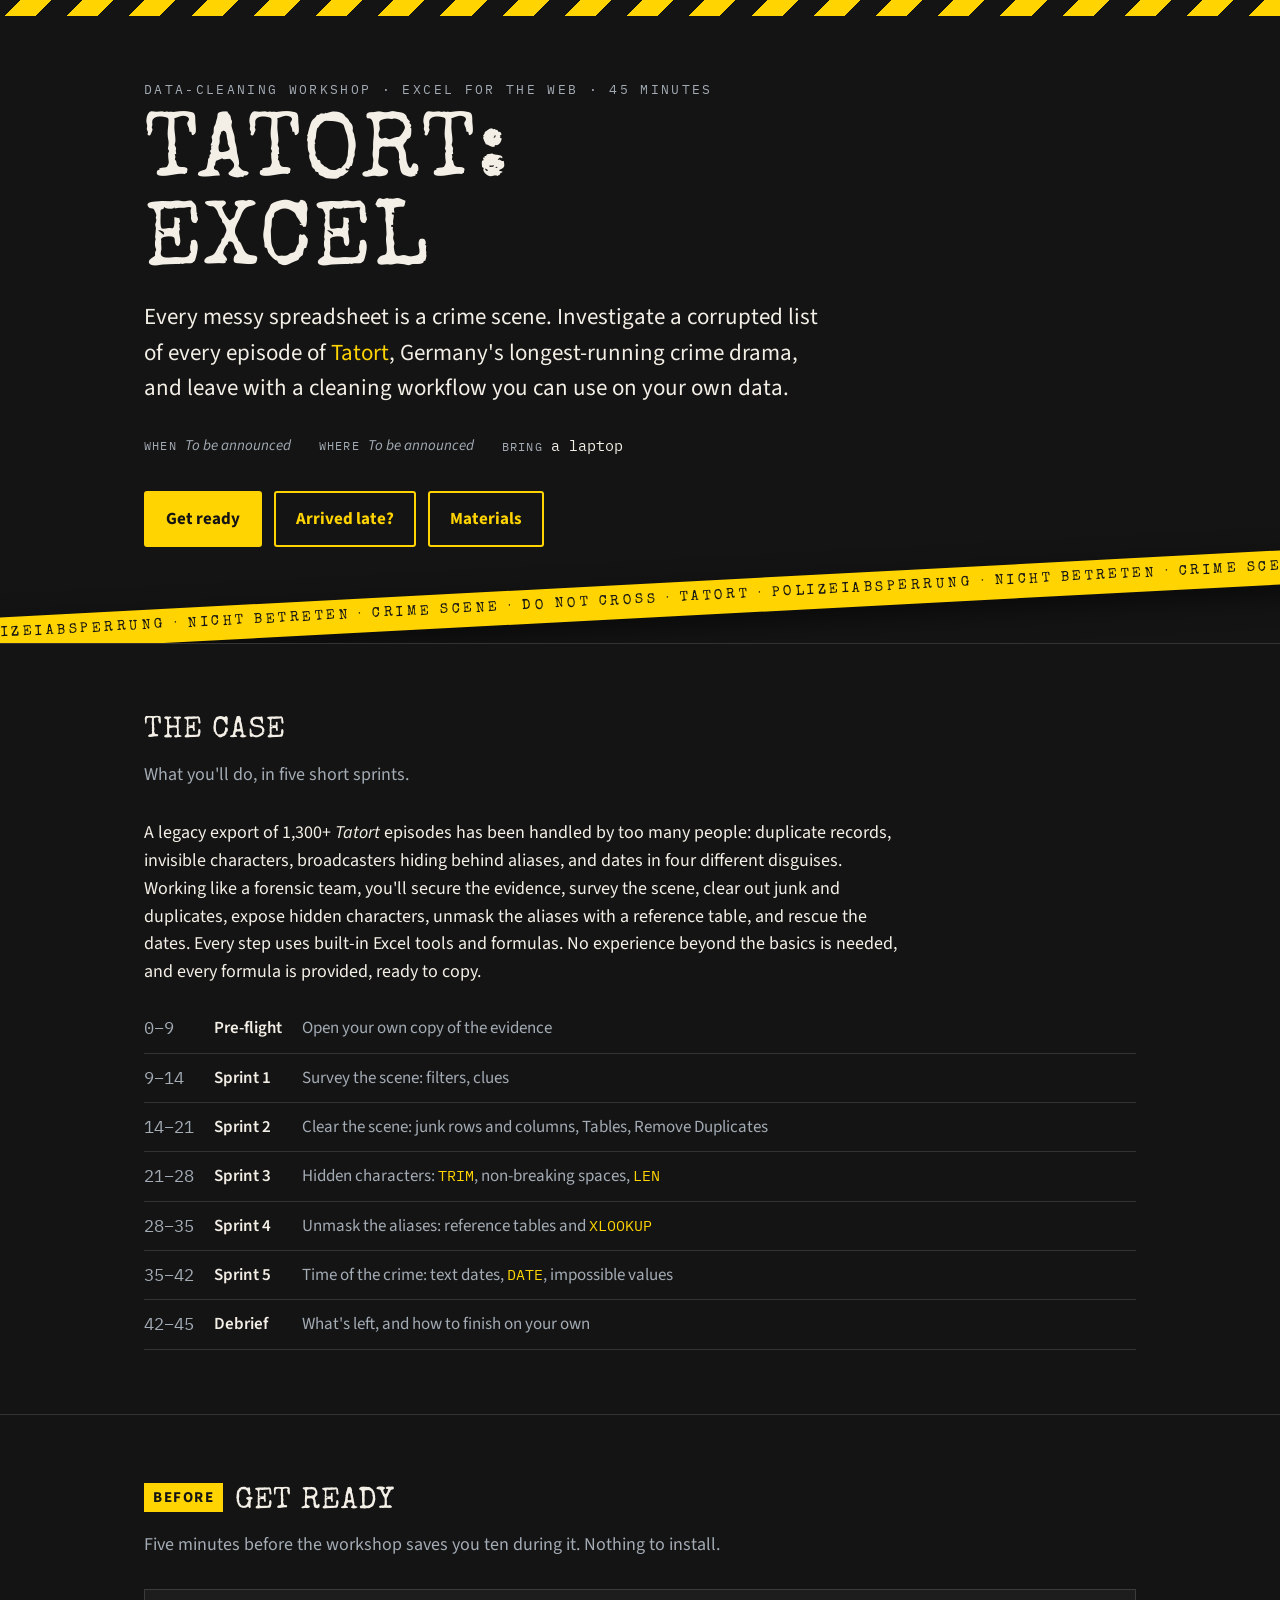
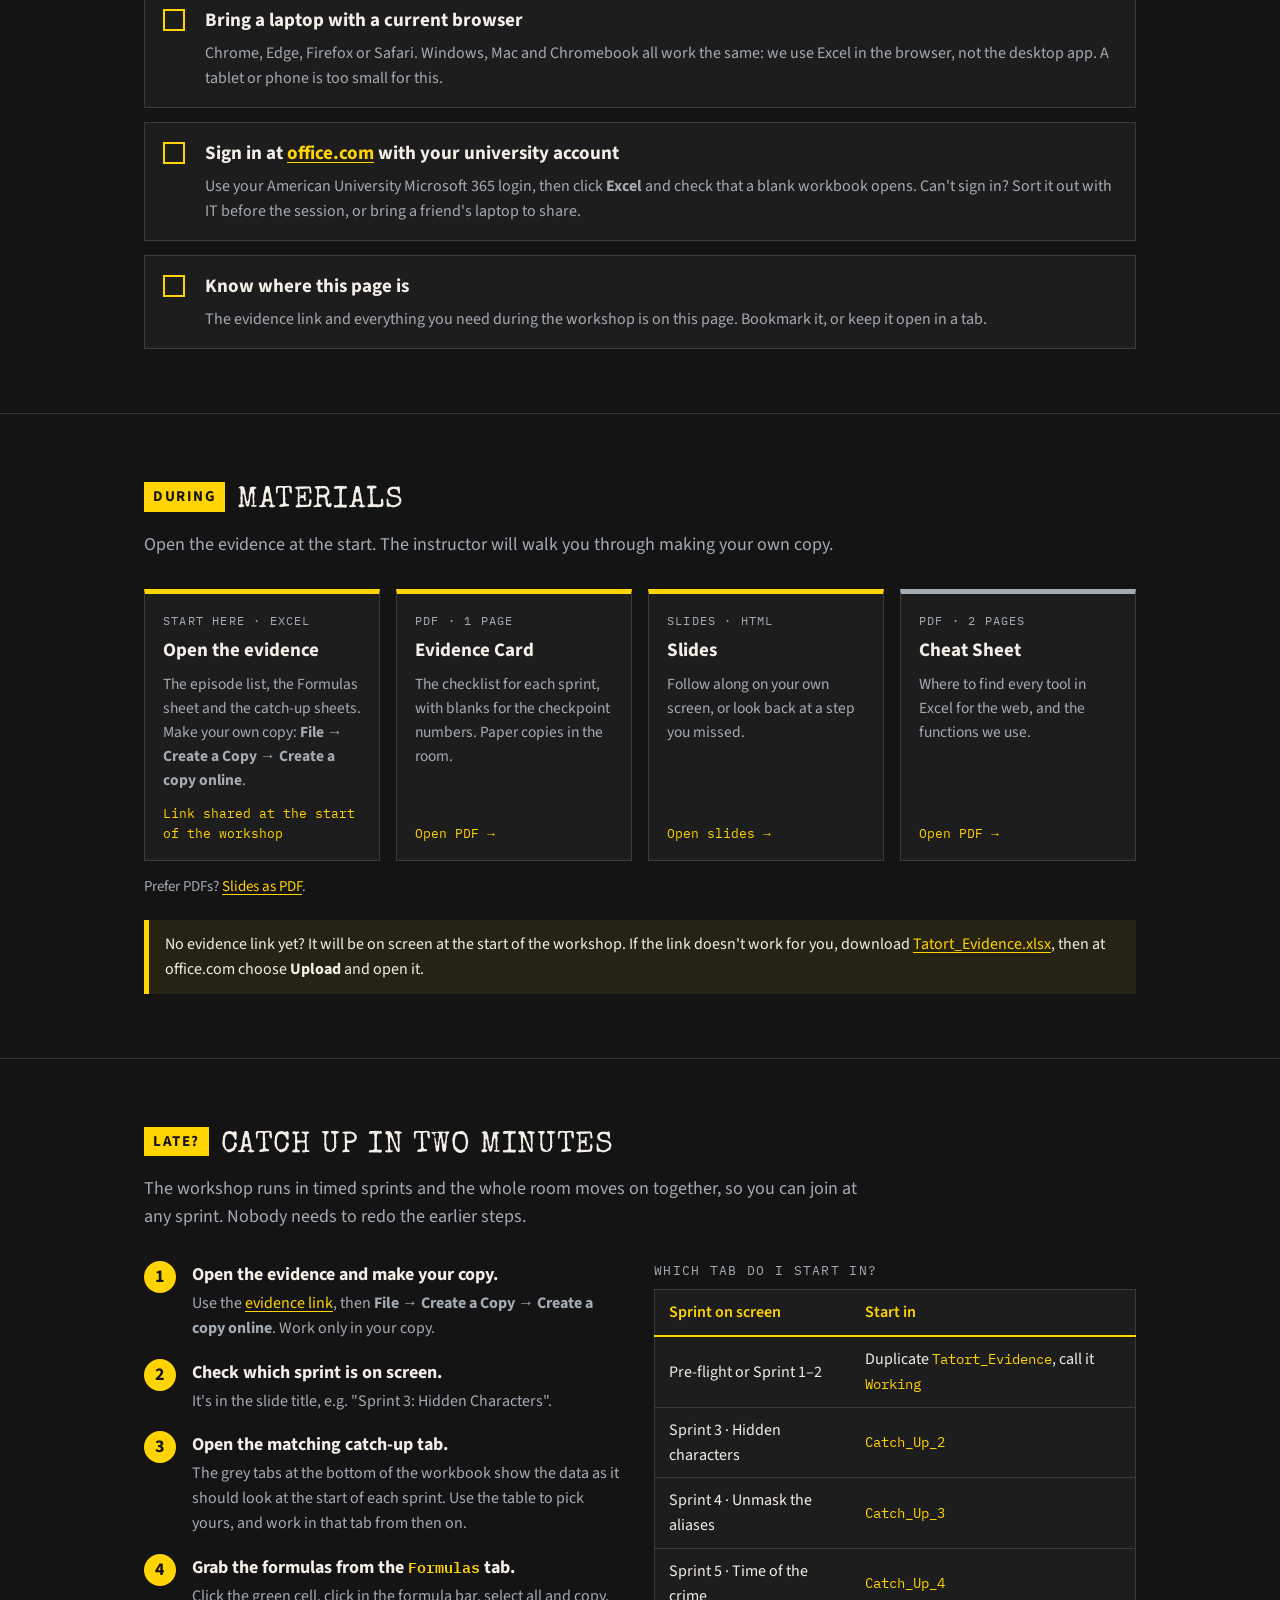
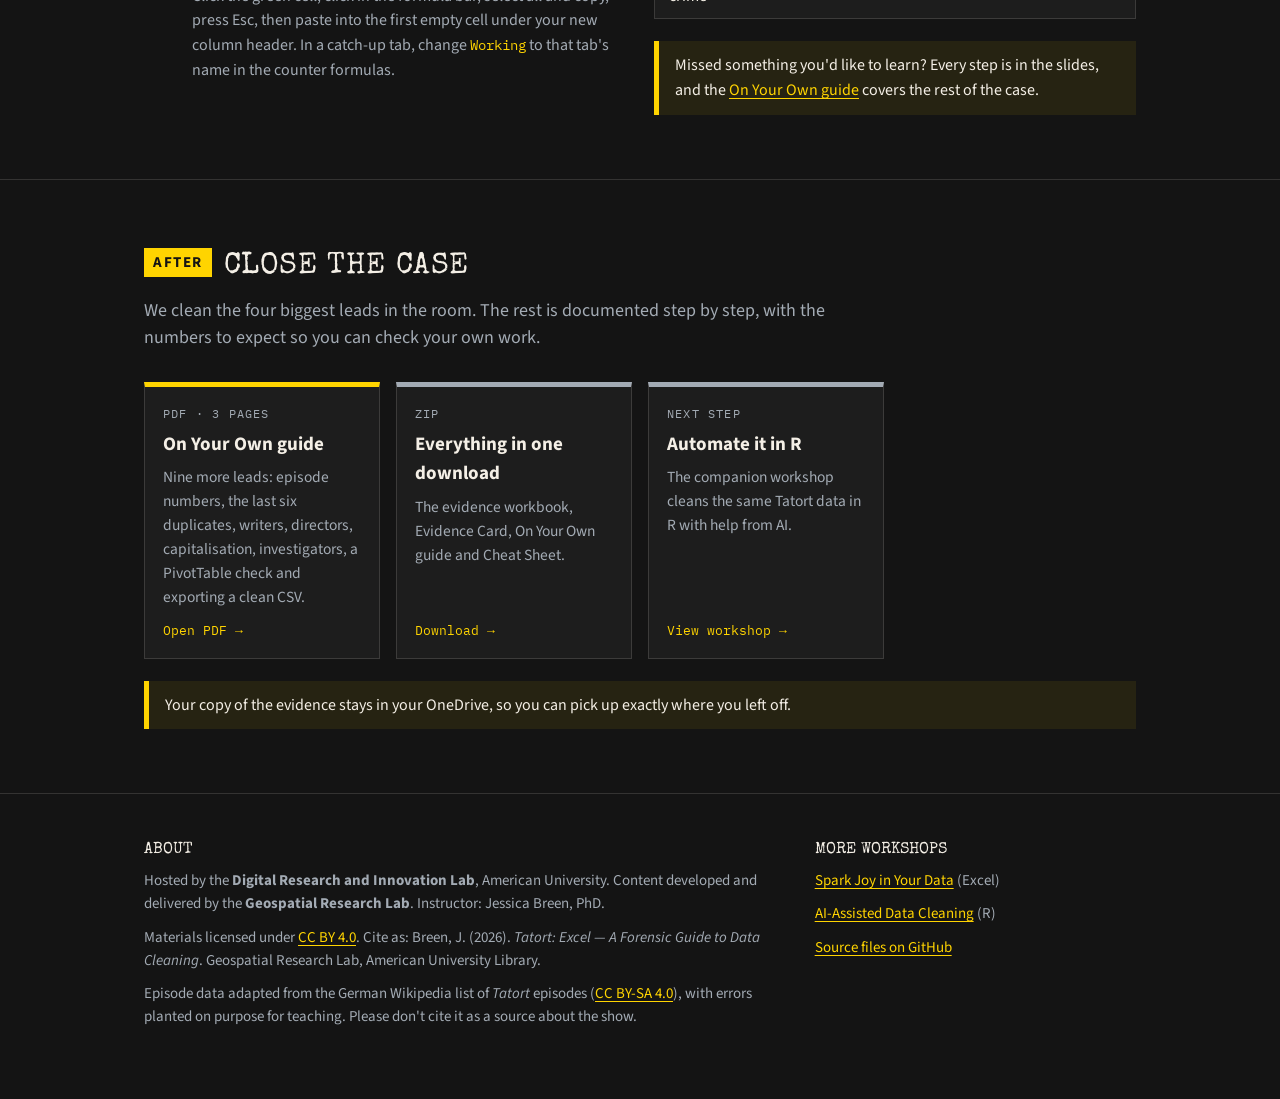
==== index.html @ 9970eb62 "Add workshop landing page (index.html) for GitHub Pages Co-Authored-By: Claude Opus 5.5 <noreply@ant" ====
<!doctype html>
<html lang="en">
<head>
<meta charset="utf-8">
<meta name="viewport" content="width=device-width, initial-scale=1">
<title>Tatort: Excel · Data Cleaning Workshop</title>
<meta name="description" content="A 45-minute hands-on data-cleaning workshop in Excel for the web: prep, materials, and how to catch up.">
<style>
/* ------------------------------------------------------------------
   EDIT THESE BEFORE EACH SESSION: see the WORKSHOP block in the
   <script> at the bottom of this file (date, time, room, evidence link).
   ------------------------------------------------------------------ */
@font-face { font-family: "Special Elite"; font-display: swap; src: url("source/theme/fonts/special-elite-latin-400-normal.woff2") format("woff2"); }
@font-face { font-family: "Source Sans 3"; font-weight: 400; font-display: swap; src: url("source/theme/fonts/source-sans-3-latin-400-normal.woff2") format("woff2"); }
@font-face { font-family: "Source Sans 3"; font-weight: 400; font-style: italic; font-display: swap; src: url("source/theme/fonts/source-sans-3-latin-400-italic.woff2") format("woff2"); }
@font-face { font-family: "Source Sans 3"; font-weight: 600; font-display: swap; src: url("source/theme/fonts/source-sans-3-latin-600-normal.woff2") format("woff2"); }
@font-face { font-family: "Source Sans 3"; font-weight: 700; font-display: swap; src: url("source/theme/fonts/source-sans-3-latin-700-normal.woff2") format("woff2"); }
@font-face { font-family: "IBM Plex Mono"; font-weight: 400; font-display: swap; src: url("source/theme/fonts/ibm-plex-mono-latin-400-normal.woff2") format("woff2"); }
@font-face { font-family: "IBM Plex Mono"; font-weight: 600; font-display: swap; src: url("source/theme/fonts/ibm-plex-mono-latin-600-normal.woff2") format("woff2"); }

:root {
  --ink: #141414; --ink-2: #1D1D1D; --ink-3: #262626;
  --paper: #F4EFE6; --tape: #FFD400; --blood: #E0453A; --steel: #A3ABB4; --rule: rgba(244,239,230,.14);
  --mono: "IBM Plex Mono", Menlo, Consolas, monospace;
  --type: "Special Elite", "Courier New", monospace;
  --sans: "Source Sans 3", "Helvetica Neue", Arial, sans-serif;
}
* { box-sizing: border-box; }
html { scroll-behavior: smooth; }
body { margin: 0; background: var(--ink); color: var(--paper); font-family: var(--sans); font-size: 18px; line-height: 1.55; }
a { color: var(--tape); text-underline-offset: 3px; }
a:focus-visible, button:focus-visible { outline: 3px solid var(--tape); outline-offset: 3px; }
code { font-family: var(--mono); font-size: .86em; color: var(--tape); }
.wrap { max-width: 1040px; margin: 0 auto; padding: 0 24px; }

/* tape */
.tape { height: 16px; background: repeating-linear-gradient(-45deg, var(--tape) 0 22px, var(--ink) 22px 44px); }

/* hero */
header.hero { position: relative; overflow: hidden; padding: 64px 0 96px; border-bottom: 1px solid var(--rule); }
.kicker { font-family: var(--mono); font-size: 13px; letter-spacing: .18em; text-transform: uppercase; color: var(--steel); }
h1 { font-family: var(--type); font-weight: 400; text-transform: uppercase; font-size: clamp(44px, 8vw, 92px); line-height: .95; margin: 14px 0 10px; letter-spacing: .01em; }
.lede { font-size: clamp(19px, 2.3vw, 23px); max-width: 680px; color: var(--paper); margin: 0 0 28px; }
.lede em { color: var(--tape); font-style: normal; }
.facts { display: flex; flex-wrap: wrap; gap: 10px 28px; margin: 0 0 34px; padding: 0; list-style: none; font-family: var(--mono); font-size: 15px; }
.facts li { display: flex; gap: 8px; align-items: baseline; }
.facts .k { color: var(--steel); text-transform: uppercase; letter-spacing: .1em; font-size: 12px; }
.facts .tbd { color: var(--steel); font-style: italic; font-family: var(--sans); }
.cta { display: flex; flex-wrap: wrap; gap: 12px; }
.btn { display: inline-flex; align-items: center; gap: 10px; padding: 13px 20px; font-weight: 700; font-size: 17px; text-decoration: none; border: 2px solid var(--tape); border-radius: 3px; }
.btn.primary { background: var(--tape); color: var(--ink); }
.btn.ghost { color: var(--tape); }
.btn:hover { filter: brightness(1.08); }
.band { position: absolute; left: -10%; width: 120%; bottom: 26px; transform: rotate(-3deg); background: var(--tape); color: var(--ink);
  font-family: var(--type); font-size: 14px; letter-spacing: .25em; white-space: nowrap; overflow: hidden; padding: 6px 0; text-align: center;
  box-shadow: 0 10px 28px rgba(0,0,0,.55); pointer-events: none; }

/* sections */
section { padding: 64px 0; border-bottom: 1px solid var(--rule); }
h2 { font-family: var(--type); font-weight: 400; text-transform: uppercase; font-size: 30px; margin: 0 0 6px; letter-spacing: .02em; }
h2 .no { display: inline-block; background: var(--tape); color: var(--ink); font-family: var(--sans); font-weight: 700; font-size: 15px; letter-spacing: .1em; padding: 3px 9px; margin-right: 12px; vertical-align: 6px; }
.sub { color: var(--steel); margin: 0 0 30px; max-width: 720px; }
h3 { font-size: 19px; margin: 0 0 6px; }

/* prep checklist */
.checks { list-style: none; padding: 0; margin: 0; display: grid; gap: 14px; }
.checks li { display: grid; grid-template-columns: 30px 1fr; gap: 12px; background: var(--ink-2); border: 1px solid var(--rule); padding: 16px 18px; }
.checks .bx { width: 22px; height: 22px; border: 2px solid var(--tape); margin-top: 3px; }
.checks p { margin: 2px 0 0; color: var(--steel); font-size: 16px; }

/* document cards */
.cards { display: grid; grid-template-columns: repeat(auto-fill, minmax(230px, 1fr)); gap: 16px; }
.card { display: flex; flex-direction: column; gap: 6px; background: var(--ink-2); border: 1px solid var(--rule); border-top: 5px solid var(--tape); padding: 18px 18px 16px; text-decoration: none; color: var(--paper); transition: transform .12s, background .12s; }
.card:hover { transform: translateY(-2px); background: var(--ink-3); }
.card .tag { font-family: var(--mono); font-size: 12px; color: var(--steel); text-transform: uppercase; letter-spacing: .1em; }
.card .t { font-weight: 700; font-size: 19px; }
.card .d { color: var(--steel); font-size: 15.5px; flex: 1; }
.card .go { font-family: var(--mono); font-size: 13px; color: var(--tape); margin-top: 6px; }
.card.alt { border-top-color: var(--steel); }
.small-links { color: var(--steel); font-size: 15px; margin: 14px 0 0; }

/* agenda */
.agenda { width: 100%; border-collapse: collapse; font-size: 17px; }
.agenda td { padding: 11px 10px; border-bottom: 1px solid var(--rule); vertical-align: top; }
.agenda td:first-child { font-family: var(--mono); color: var(--steel); white-space: nowrap; width: 1%; padding-left: 0; }
.agenda td:nth-child(2) { font-weight: 600; white-space: nowrap; width: 1%; }
.agenda td:last-child { color: var(--steel); }

/* late */
.late { display: grid; grid-template-columns: 1fr 1fr; gap: 28px; align-items: start; }
.steps { counter-reset: s; list-style: none; padding: 0; margin: 0; }
.steps li { counter-increment: s; position: relative; padding: 0 0 18px 48px; }
.steps li::before { content: counter(s); position: absolute; left: 0; top: 0; width: 32px; height: 32px; line-height: 32px; text-align: center; border-radius: 50%; background: var(--tape); color: var(--ink); font-weight: 700; }
.steps p { margin: 2px 0 0; color: var(--steel); font-size: 16px; }
.jump { width: 100%; border-collapse: collapse; background: var(--ink-2); border: 1px solid var(--rule); }
.jump caption { text-align: left; font-family: var(--mono); font-size: 13px; color: var(--steel); text-transform: uppercase; letter-spacing: .1em; padding-bottom: 8px; }
.jump th, .jump td { padding: 10px 14px; text-align: left; border-bottom: 1px solid var(--rule); font-size: 16px; }
.jump th { color: var(--tape); font-weight: 600; border-bottom: 2px solid var(--tape); }
.note { background: rgba(255,212,0,.08); border-left: 5px solid var(--tape); padding: 12px 16px; margin: 22px 0 0; font-size: 16px; }
.warn { background: rgba(224,69,58,.12); border-left: 5px solid var(--blood); }

/* footer */
footer { padding: 44px 0 60px; color: var(--steel); font-size: 15px; }
footer .cols { display: grid; grid-template-columns: 2fr 1fr; gap: 28px; }
footer h3 { color: var(--paper); font-family: var(--type); font-weight: 400; text-transform: uppercase; font-size: 16px; }
footer p { margin: 0 0 10px; }

@media (max-width: 760px) {
  body { font-size: 17px; }
  header.hero { padding: 44px 0 86px; }
  section { padding: 48px 0; }
  .late, footer .cols { grid-template-columns: 1fr; }
  .agenda td:last-child { display: none; }
  .wrap { padding: 0 16px; }
}
@media (prefers-reduced-motion: reduce) { html { scroll-behavior: auto; } .card { transition: none; } }
</style>
</head>
<body>
<div class="tape" aria-hidden="true"></div>

<header class="hero">
  <div class="wrap">
    <div class="kicker">Data-cleaning workshop · Excel for the web · 45 minutes</div>
    <h1>Tatort:<br>Excel</h1>
    <p class="lede">Every messy spreadsheet is a crime scene. Investigate a corrupted list of every episode of <em>Tatort</em>, Germany's longest-running crime drama, and leave with a cleaning workflow you can use on your own data.</p>
    <ul class="facts">
      <li><span class="k">When</span> <span id="f-when"></span></li>
      <li><span class="k">Where</span> <span id="f-where"></span></li>
      <li><span class="k">Bring</span> a laptop</li>
    </ul>
    <div class="cta">
      <a class="btn primary" href="#prep">Get ready</a>
      <a class="btn ghost" href="#late">Arrived late?</a>
      <a class="btn ghost" href="#materials">Materials</a>
    </div>
  </div>
  <div class="band" aria-hidden="true">TATORT · POLIZEIABSPERRUNG · NICHT BETRETEN · CRIME SCENE · DO NOT CROSS · TATORT · POLIZEIABSPERRUNG · NICHT BETRETEN · CRIME SCENE · DO NOT CROSS</div>
</header>

<main>
<section id="about">
  <div class="wrap">
    <h2>The case</h2>
    <p class="sub">What you'll do, in five short sprints.</p>
    <p style="max-width:760px">A legacy export of 1,300+ <em>Tatort</em> episodes has been handled by too many people: duplicate records, invisible characters, broadcasters hiding behind aliases, and dates in four different disguises. Working like a forensic team, you'll secure the evidence, survey the scene, clear out junk and duplicates, expose hidden characters, unmask the aliases with a reference table, and rescue the dates. Every step uses built-in Excel tools and formulas. No experience beyond the basics is needed, and every formula is provided, ready to copy.</p>
    <table class="agenda" aria-label="Workshop outline">
      <tr><td>0–9</td><td>Pre-flight</td><td>Open your own copy of the evidence</td></tr>
      <tr><td>9–14</td><td>Sprint 1</td><td>Survey the scene: filters, clues</td></tr>
      <tr><td>14–21</td><td>Sprint 2</td><td>Clear the scene: junk rows and columns, Tables, Remove Duplicates</td></tr>
      <tr><td>21–28</td><td>Sprint 3</td><td>Hidden characters: <code>TRIM</code>, non-breaking spaces, <code>LEN</code></td></tr>
      <tr><td>28–35</td><td>Sprint 4</td><td>Unmask the aliases: reference tables and <code>XLOOKUP</code></td></tr>
      <tr><td>35–42</td><td>Sprint 5</td><td>Time of the crime: text dates, <code>DATE</code>, impossible values</td></tr>
      <tr><td>42–45</td><td>Debrief</td><td>What's left, and how to finish on your own</td></tr>
    </table>
  </div>
</section>

<section id="prep">
  <div class="wrap">
    <h2><span class="no">Before</span>Get ready</h2>
    <p class="sub">Five minutes before the workshop saves you ten during it. Nothing to install.</p>
    <ul class="checks">
      <li><span class="bx" aria-hidden="true"></span><div><h3>Bring a laptop with a current browser</h3><p>Chrome, Edge, Firefox or Safari. Windows, Mac and Chromebook all work the same: we use Excel in the browser, not the desktop app. A tablet or phone is too small for this.</p></div></li>
      <li><span class="bx" aria-hidden="true"></span><div><h3>Sign in at <a href="https://www.office.com" target="_blank" rel="noopener">office.com</a> with your university account</h3><p>Use your American University Microsoft 365 login, then click <strong>Excel</strong> and check that a blank workbook opens. Can't sign in? Sort it out with IT before the session, or bring a friend's laptop to share.</p></div></li>
      <li><span class="bx" aria-hidden="true"></span><div><h3>Know where this page is</h3><p>The evidence link and everything you need during the workshop is on this page. Bookmark it, or keep it open in a tab.</p></div></li>
    </ul>
  </div>
</section>

<section id="materials">
  <div class="wrap">
    <h2><span class="no">During</span>Materials</h2>
    <p class="sub">Open the evidence at the start. The instructor will walk you through making your own copy.</p>
    <div class="cards">
      <a class="card" id="evidence-card" href="#evidence">
        <span class="tag">Start here · Excel</span>
        <span class="t">Open the evidence</span>
        <span class="d" id="evidence-desc">The episode list, the Formulas sheet and the catch-up sheets. Make your own copy: <strong>File → Create a Copy → Create a copy online</strong>.</span>
        <span class="go" id="evidence-go">Open in Excel for the web →</span>
      </a>
      <a class="card" href="documents/Evidence_Card.pdf">
        <span class="tag">PDF · 1 page</span>
        <span class="t">Evidence Card</span>
        <span class="d">The checklist for each sprint, with blanks for the checkpoint numbers. Paper copies in the room.</span>
        <span class="go">Open PDF →</span>
      </a>
      <a class="card" href="documents/Slides.html">
        <span class="tag">Slides · HTML</span>
        <span class="t">Slides</span>
        <span class="d">Follow along on your own screen, or look back at a step you missed.</span>
        <span class="go">Open slides →</span>
      </a>
      <a class="card alt" href="documents/Cheatsheet.pdf">
        <span class="tag">PDF · 2 pages</span>
        <span class="t">Cheat Sheet</span>
        <span class="d">Where to find every tool in Excel for the web, and the functions we use.</span>
        <span class="go">Open PDF →</span>
      </a>
    </div>
    <p class="small-links">Prefer PDFs? <a href="documents/Slides.pdf">Slides as PDF</a>.</p>
    <p class="note" id="evidence-fallback">No evidence link yet? It will be on screen at the start of the workshop. If the link doesn't work for you, download <a href="documents/workshop_materials/Tatort_Evidence.xlsx">Tatort_Evidence.xlsx</a>, then at office.com choose <strong>Upload</strong> and open it.</p>
  </div>
</section>

<section id="late">
  <div class="wrap">
    <h2><span class="no">Late?</span>Catch up in two minutes</h2>
    <p class="sub">The workshop runs in timed sprints and the whole room moves on together, so you can join at any sprint. Nobody needs to redo the earlier steps.</p>
    <div class="late">
      <ol class="steps">
        <li><strong>Open the evidence and make your copy.</strong><p>Use the <a href="#materials">evidence link</a>, then <strong>File → Create a Copy → Create a copy online</strong>. Work only in your copy.</p></li>
        <li><strong>Check which sprint is on screen.</strong><p>It's in the slide title, e.g. "Sprint 3: Hidden Characters".</p></li>
        <li><strong>Open the matching catch-up tab.</strong><p>The grey tabs at the bottom of the workbook show the data as it should look at the start of each sprint. Use the table to pick yours, and work in that tab from then on.</p></li>
        <li><strong>Grab the formulas from the <code>Formulas</code> tab.</strong><p>Click the green cell, click in the formula bar, select all and copy, press Esc, then paste into the first empty cell under your new column header. In a catch-up tab, change <code>Working</code> to that tab's name in the counter formulas.</p></li>
      </ol>
      <div>
        <table class="jump">
          <caption>Which tab do I start in?</caption>
          <tr><th>Sprint on screen</th><th>Start in</th></tr>
          <tr><td>Pre-flight or Sprint 1–2</td><td>Duplicate <code>Tatort_Evidence</code>, call it <code>Working</code></td></tr>
          <tr><td>Sprint 3 · Hidden characters</td><td><code>Catch_Up_2</code></td></tr>
          <tr><td>Sprint 4 · Unmask the aliases</td><td><code>Catch_Up_3</code></td></tr>
          <tr><td>Sprint 5 · Time of the crime</td><td><code>Catch_Up_4</code></td></tr>
        </table>
        <p class="note">Missed something you'd like to learn? Every step is in the slides, and the <a href="documents/On_Your_Own.pdf">On Your Own guide</a> covers the rest of the case.</p>
      </div>
    </div>
  </div>
</section>

<section id="after">
  <div class="wrap">
    <h2><span class="no">After</span>Close the case</h2>
    <p class="sub">We clean the four biggest leads in the room. The rest is documented step by step, with the numbers to expect so you can check your own work.</p>
    <div class="cards">
      <a class="card" href="documents/On_Your_Own.pdf">
        <span class="tag">PDF · 3 pages</span>
        <span class="t">On Your Own guide</span>
        <span class="d">Nine more leads: episode numbers, the last six duplicates, writers, directors, capitalisation, investigators, a PivotTable check and exporting a clean CSV.</span>
        <span class="go">Open PDF →</span>
      </a>
      <a class="card alt" href="documents/workshop_materials.zip">
        <span class="tag">ZIP</span>
        <span class="t">Everything in one download</span>
        <span class="d">The evidence workbook, Evidence Card, On Your Own guide and Cheat Sheet.</span>
        <span class="go">Download →</span>
      </a>
      <a class="card alt" href="https://github.com/GeospatialResearchLab/workshop-data-cleaning-GenAI-R-2025">
        <span class="tag">Next step</span>
        <span class="t">Automate it in R</span>
        <span class="d">The companion workshop cleans the same Tatort data in R with help from AI.</span>
        <span class="go">View workshop →</span>
      </a>
    </div>
    <p class="note">Your copy of the evidence stays in your OneDrive, so you can pick up exactly where you left off.</p>
  </div>
</section>
</main>

<footer>
  <div class="wrap cols">
    <div>
      <h3>About</h3>
      <p>Hosted by the <strong>Digital Research and Innovation Lab</strong>, American University. Content developed and delivered by the <strong>Geospatial Research Lab</strong>. Instructor: Jessica Breen, PhD.</p>
      <p>Materials licensed under <a href="https://creativecommons.org/licenses/by/4.0/">CC BY 4.0</a>. Cite as: Breen, J. (2026). <em>Tatort: Excel — A Forensic Guide to Data Cleaning</em>. Geospatial Research Lab, American University Library.</p>
      <p>Episode data adapted from the German Wikipedia list of <em>Tatort</em> episodes (<a href="https://creativecommons.org/licenses/by-sa/4.0/">CC BY-SA 4.0</a>), with errors planted on purpose for teaching. Please don't cite it as a source about the show.</p>
    </div>
    <div>
      <h3>More workshops</h3>
      <p><a href="https://github.com/GeospatialResearchLab/workshop-data-cleaning-excel-2025">Spark Joy in Your Data</a> (Excel)</p>
      <p><a href="https://github.com/GeospatialResearchLab/workshop-data-cleaning-GenAI-R-2025">AI-Assisted Data Cleaning</a> (R)</p>
      <p><a href="https://github.com/GeospatialResearchLab/workshop-data-cleaning-excel-tatort-2026-sprints">Source files on GitHub</a></p>
    </div>
  </div>
</footer>

<script>
/* ==================================================================
   EDIT BEFORE EACH SESSION
   when / where: shown at the top of the page
   evidenceLink: the view-only OneDrive sharing link to Tatort_Evidence.xlsx
   Leave a value as "" to show a "to be announced" message instead.
   ================================================================== */
var WORKSHOP = {
  when: "",          // e.g. "Thursday 29 October 2026 · 12:00–12:45"
  where: "",         // e.g. "Bender Library, Room 115"
  evidenceLink: ""   // e.g. "https://americanuniversity-my.sharepoint.com/:x:/g/…"
};

(function () {
  function fill(id, val, fallback) {
    var el = document.getElementById(id);
    if (val) { el.textContent = val; } else { el.textContent = fallback; el.className = "tbd"; }
  }
  fill("f-when", WORKSHOP.when, "To be announced");
  fill("f-where", WORKSHOP.where, "To be announced");
  var card = document.getElementById("evidence-card");
  if (WORKSHOP.evidenceLink) {
    card.href = WORKSHOP.evidenceLink;
    card.target = "_blank"; card.rel = "noopener";
    document.getElementById("evidence-fallback").innerHTML =
      'If the link doesn\'t work for you, download <a href="documents/workshop_materials/Tatort_Evidence.xlsx">Tatort_Evidence.xlsx</a>, then at office.com choose <strong>Upload</strong> and open it.';
  } else {
    card.href = "#evidence-fallback";
    document.getElementById("evidence-go").textContent = "Link shared at the start of the workshop";
  }
})();
</script>
</body>
</html>
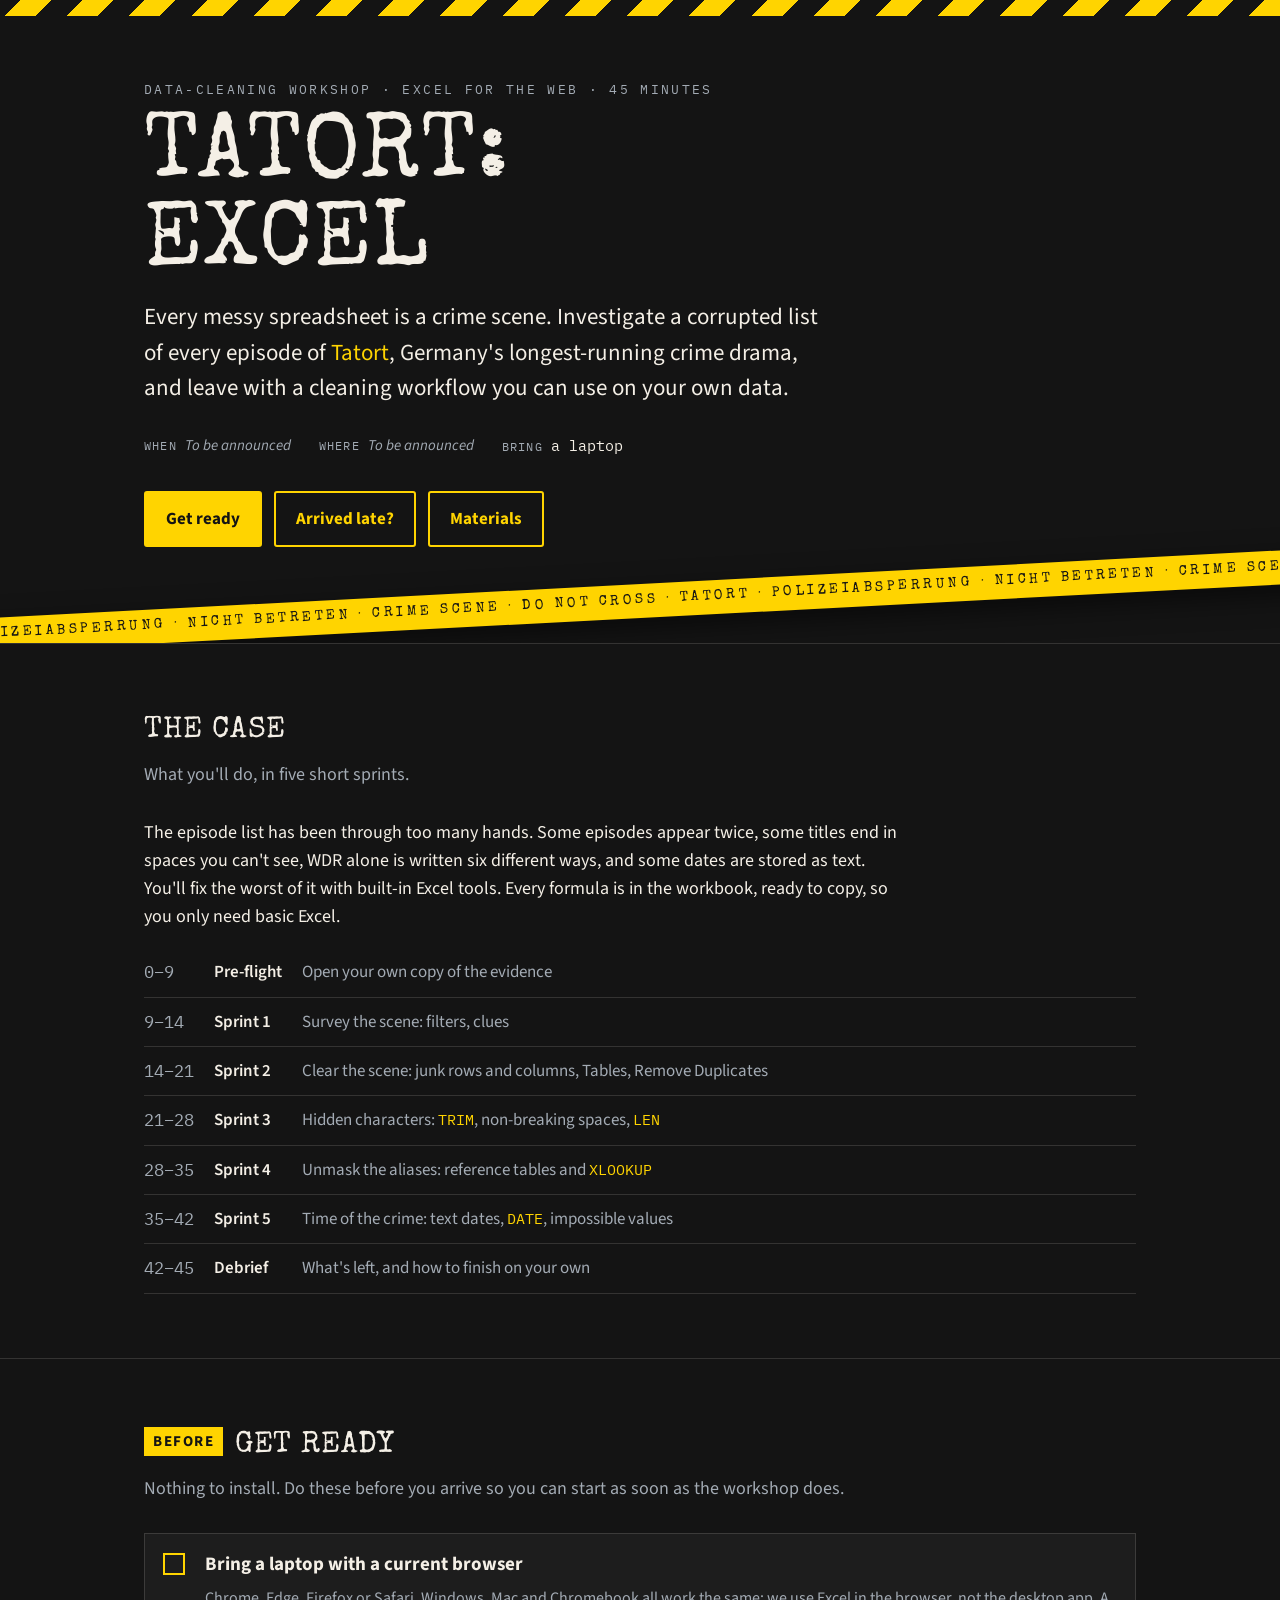
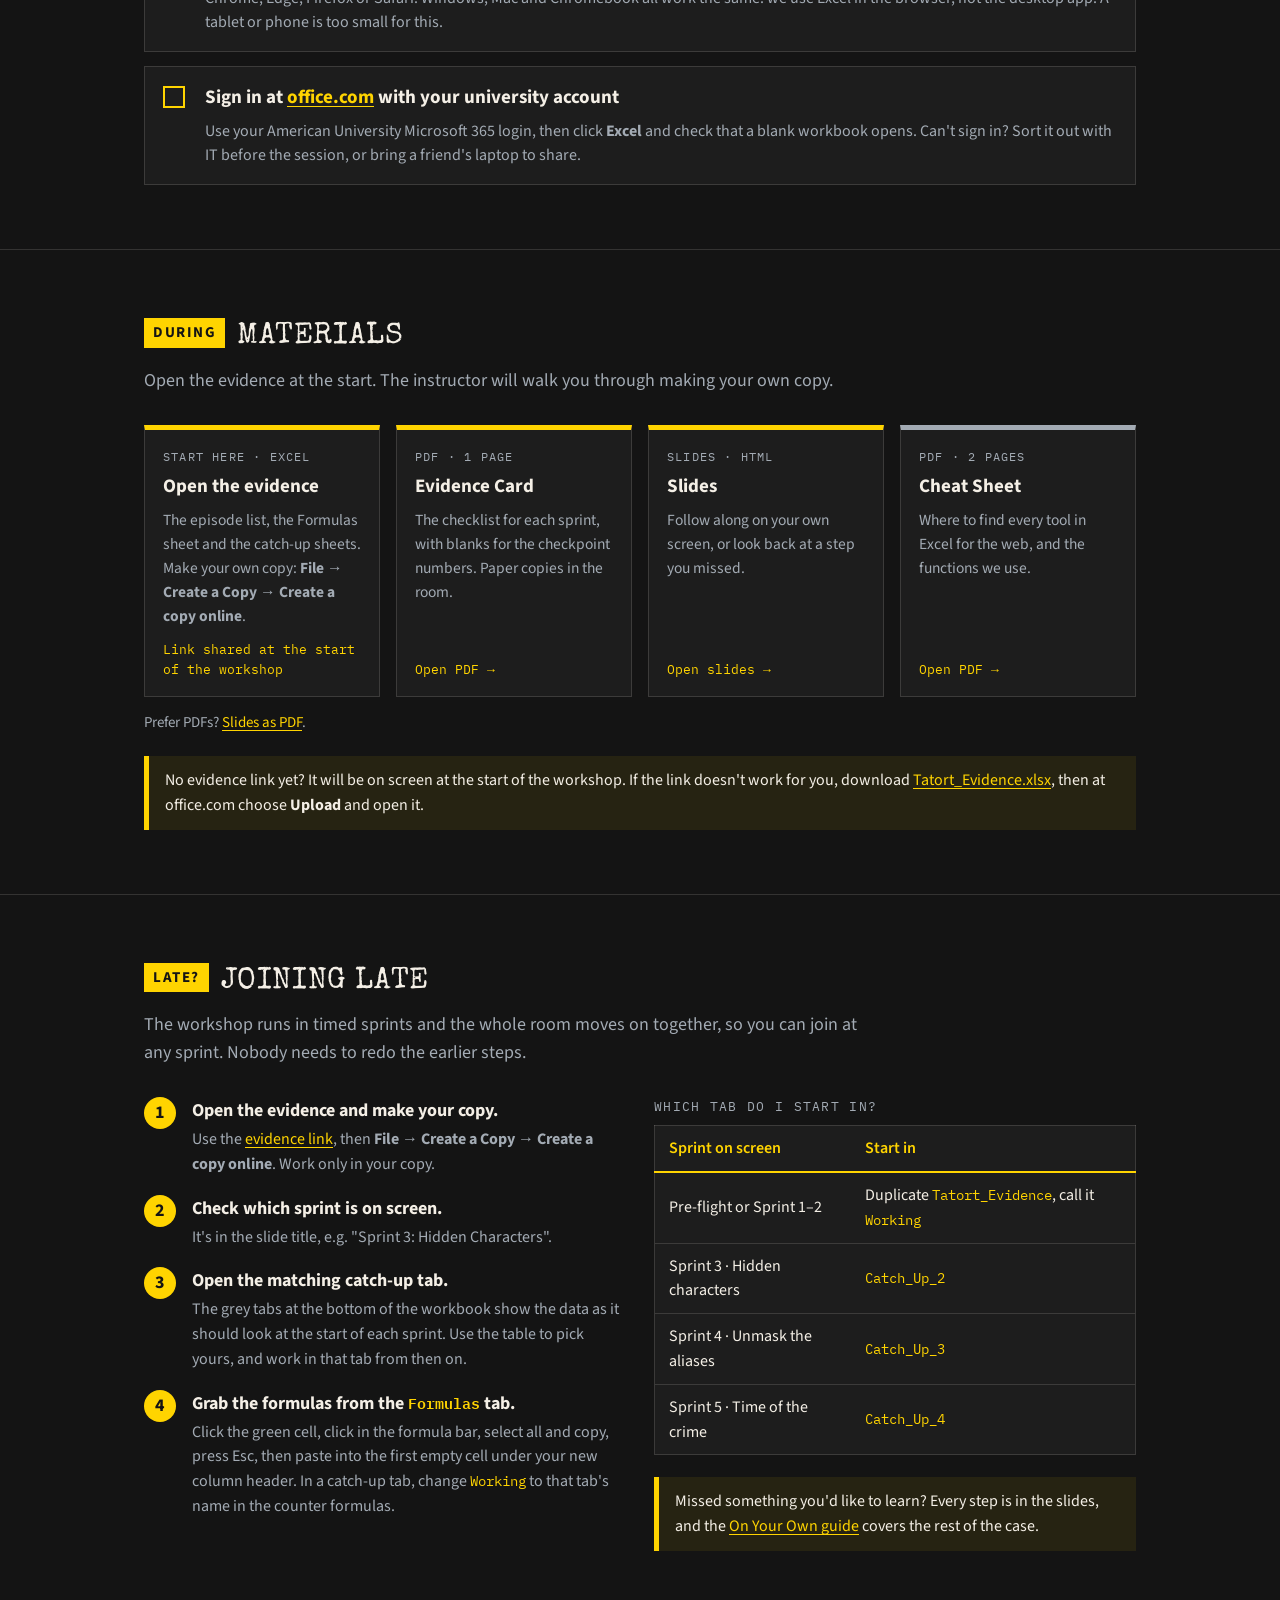
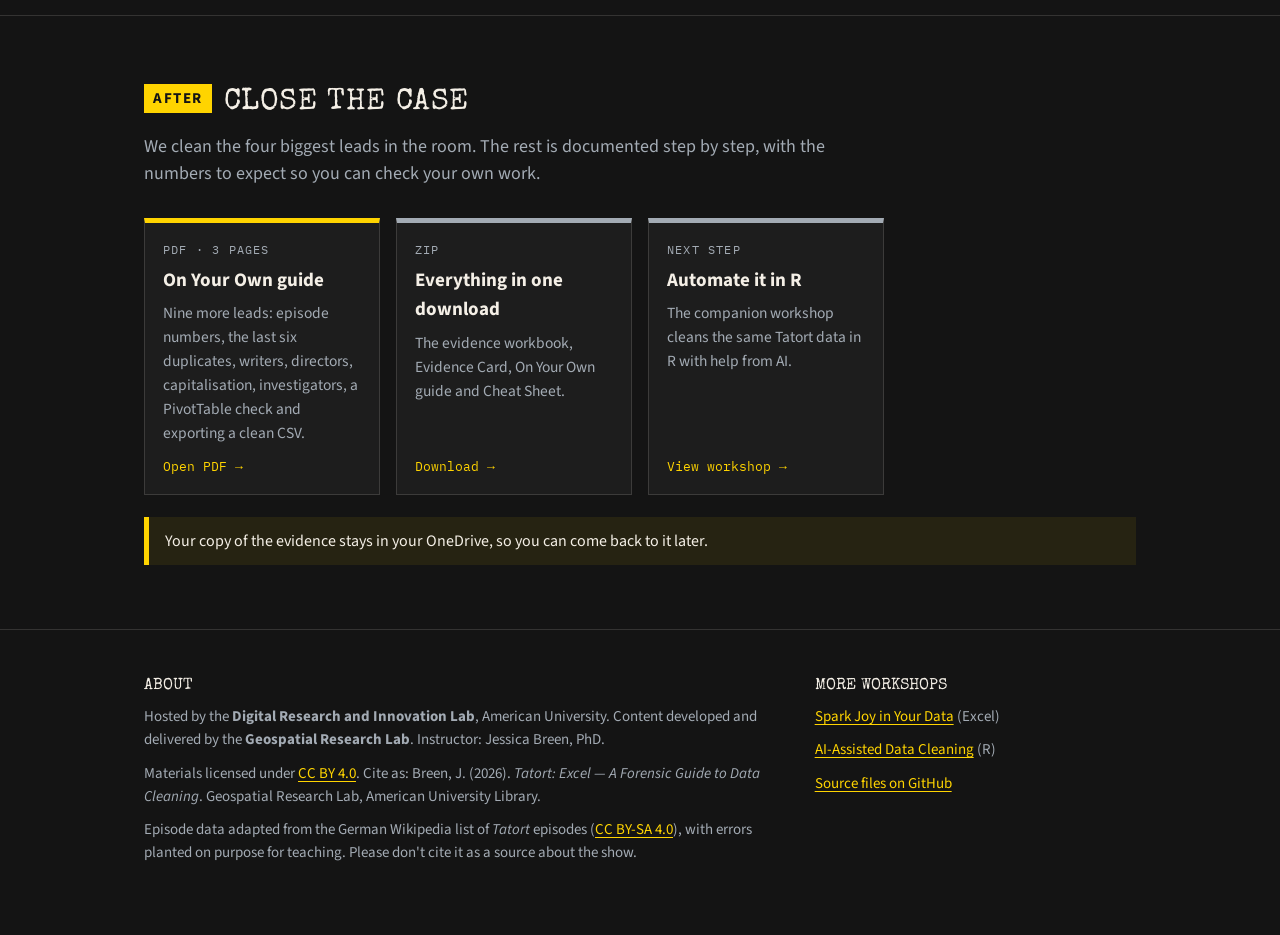
==== commit a1e71e4f: "Plainer wording: remove slogan lines, list chains and pep-talk notes; fix leftover 'night' Co-Author" ====
--- a/index.html
+++ b/index.html
@@ -143,7 +143,7 @@
   <div class="wrap">
     <h2>The case</h2>
     <p class="sub">What you'll do, in five short sprints.</p>
-    <p style="max-width:760px">A legacy export of 1,300+ <em>Tatort</em> episodes has been handled by too many people: duplicate records, invisible characters, broadcasters hiding behind aliases, and dates in four different disguises. Working like a forensic team, you'll secure the evidence, survey the scene, clear out junk and duplicates, expose hidden characters, unmask the aliases with a reference table, and rescue the dates. Every step uses built-in Excel tools and formulas. No experience beyond the basics is needed, and every formula is provided, ready to copy.</p>
+    <p style="max-width:760px">The episode list has been through too many hands. Some episodes appear twice, some titles end in spaces you can't see, WDR alone is written six different ways, and some dates are stored as text. You'll fix the worst of it with built-in Excel tools. Every formula is in the workbook, ready to copy, so you only need basic Excel.</p>
     <table class="agenda" aria-label="Workshop outline">
       <tr><td>0–9</td><td>Pre-flight</td><td>Open your own copy of the evidence</td></tr>
       <tr><td>9–14</td><td>Sprint 1</td><td>Survey the scene: filters, clues</td></tr>
@@ -159,11 +159,10 @@
 <section id="prep">
   <div class="wrap">
     <h2><span class="no">Before</span>Get ready</h2>
-    <p class="sub">Five minutes before the workshop saves you ten during it. Nothing to install.</p>
+    <p class="sub">Nothing to install. Do these before you arrive so you can start as soon as the workshop does.</p>
     <ul class="checks">
       <li><span class="bx" aria-hidden="true"></span><div><h3>Bring a laptop with a current browser</h3><p>Chrome, Edge, Firefox or Safari. Windows, Mac and Chromebook all work the same: we use Excel in the browser, not the desktop app. A tablet or phone is too small for this.</p></div></li>
       <li><span class="bx" aria-hidden="true"></span><div><h3>Sign in at <a href="https://www.office.com" target="_blank" rel="noopener">office.com</a> with your university account</h3><p>Use your American University Microsoft 365 login, then click <strong>Excel</strong> and check that a blank workbook opens. Can't sign in? Sort it out with IT before the session, or bring a friend's laptop to share.</p></div></li>
-      <li><span class="bx" aria-hidden="true"></span><div><h3>Know where this page is</h3><p>The evidence link and everything you need during the workshop is on this page. Bookmark it, or keep it open in a tab.</p></div></li>
     </ul>
   </div>
 </section>
@@ -205,7 +204,7 @@
 
 <section id="late">
   <div class="wrap">
-    <h2><span class="no">Late?</span>Catch up in two minutes</h2>
+    <h2><span class="no">Late?</span>Joining late</h2>
     <p class="sub">The workshop runs in timed sprints and the whole room moves on together, so you can join at any sprint. Nobody needs to redo the earlier steps.</p>
     <div class="late">
       <ol class="steps">
@@ -253,7 +252,7 @@
         <span class="go">View workshop →</span>
       </a>
     </div>
-    <p class="note">Your copy of the evidence stays in your OneDrive, so you can pick up exactly where you left off.</p>
+    <p class="note">Your copy of the evidence stays in your OneDrive, so you can come back to it later.</p>
   </div>
 </section>
 </main>
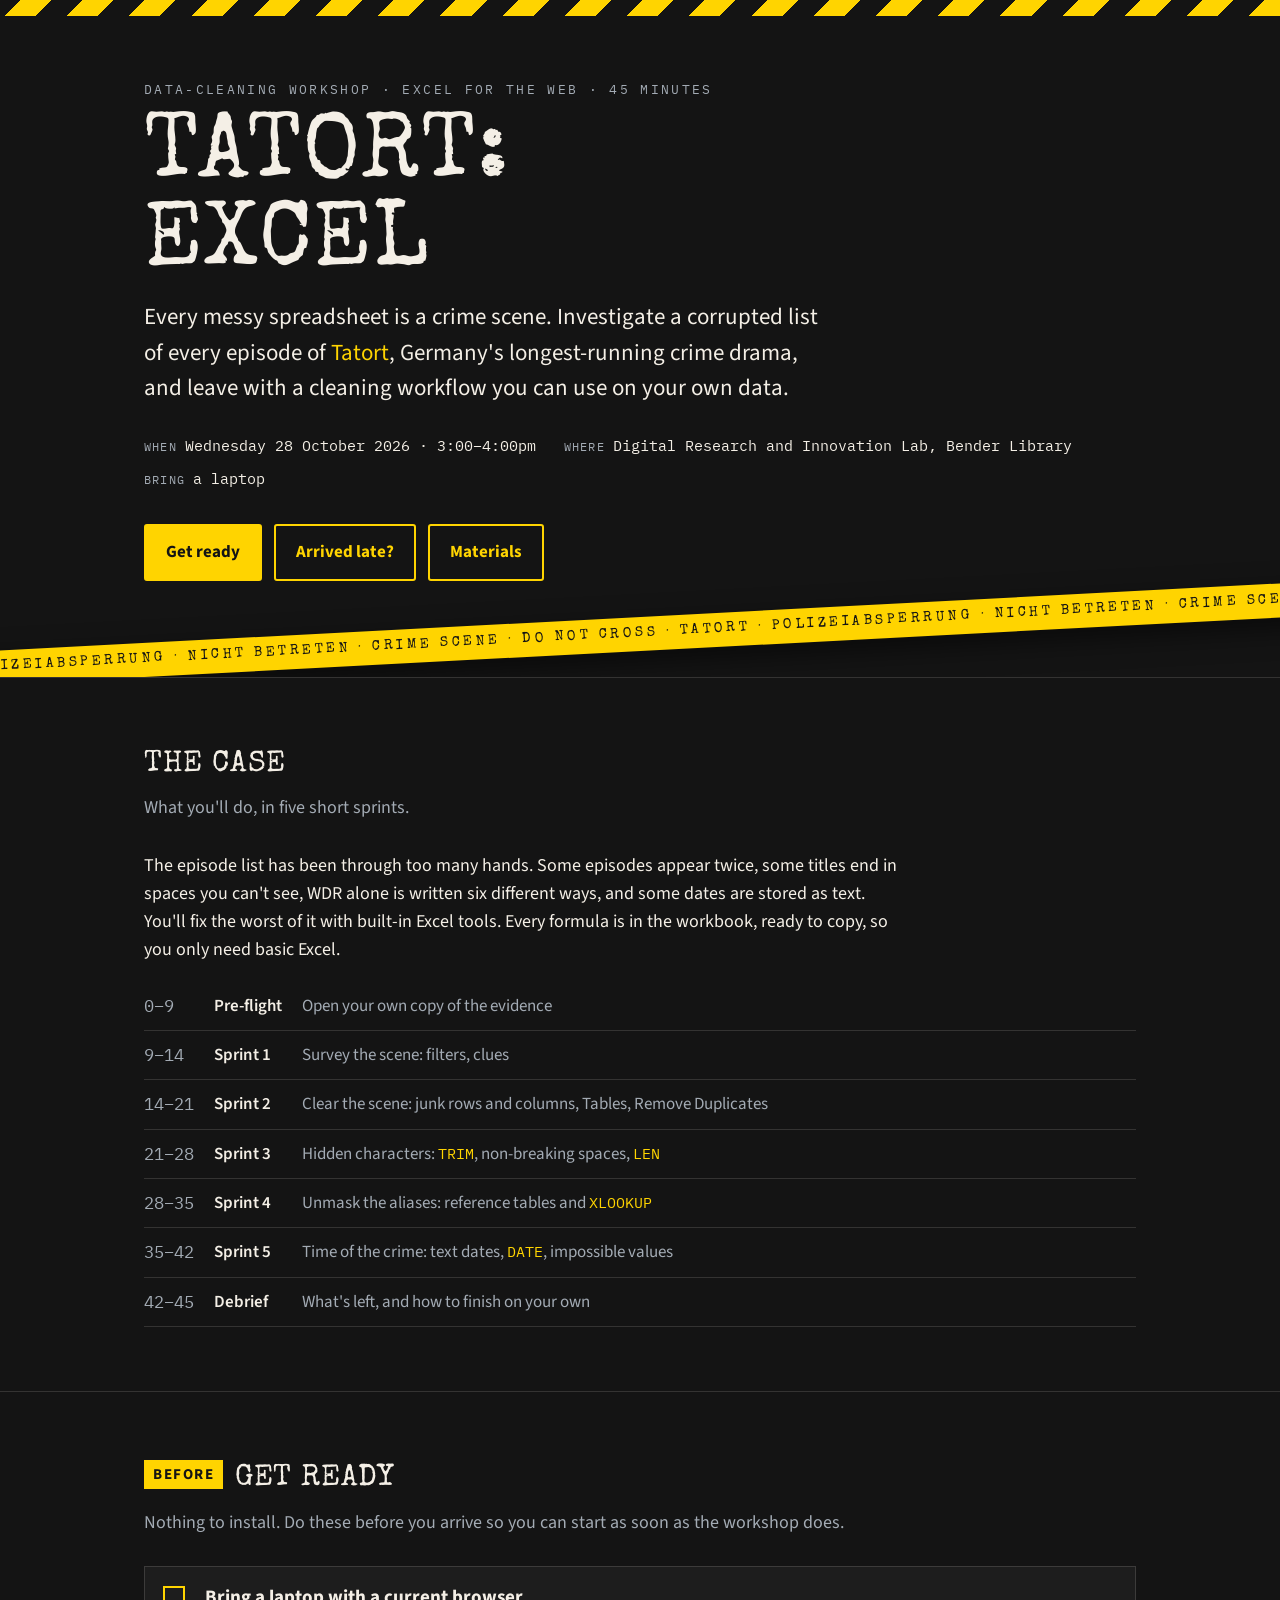
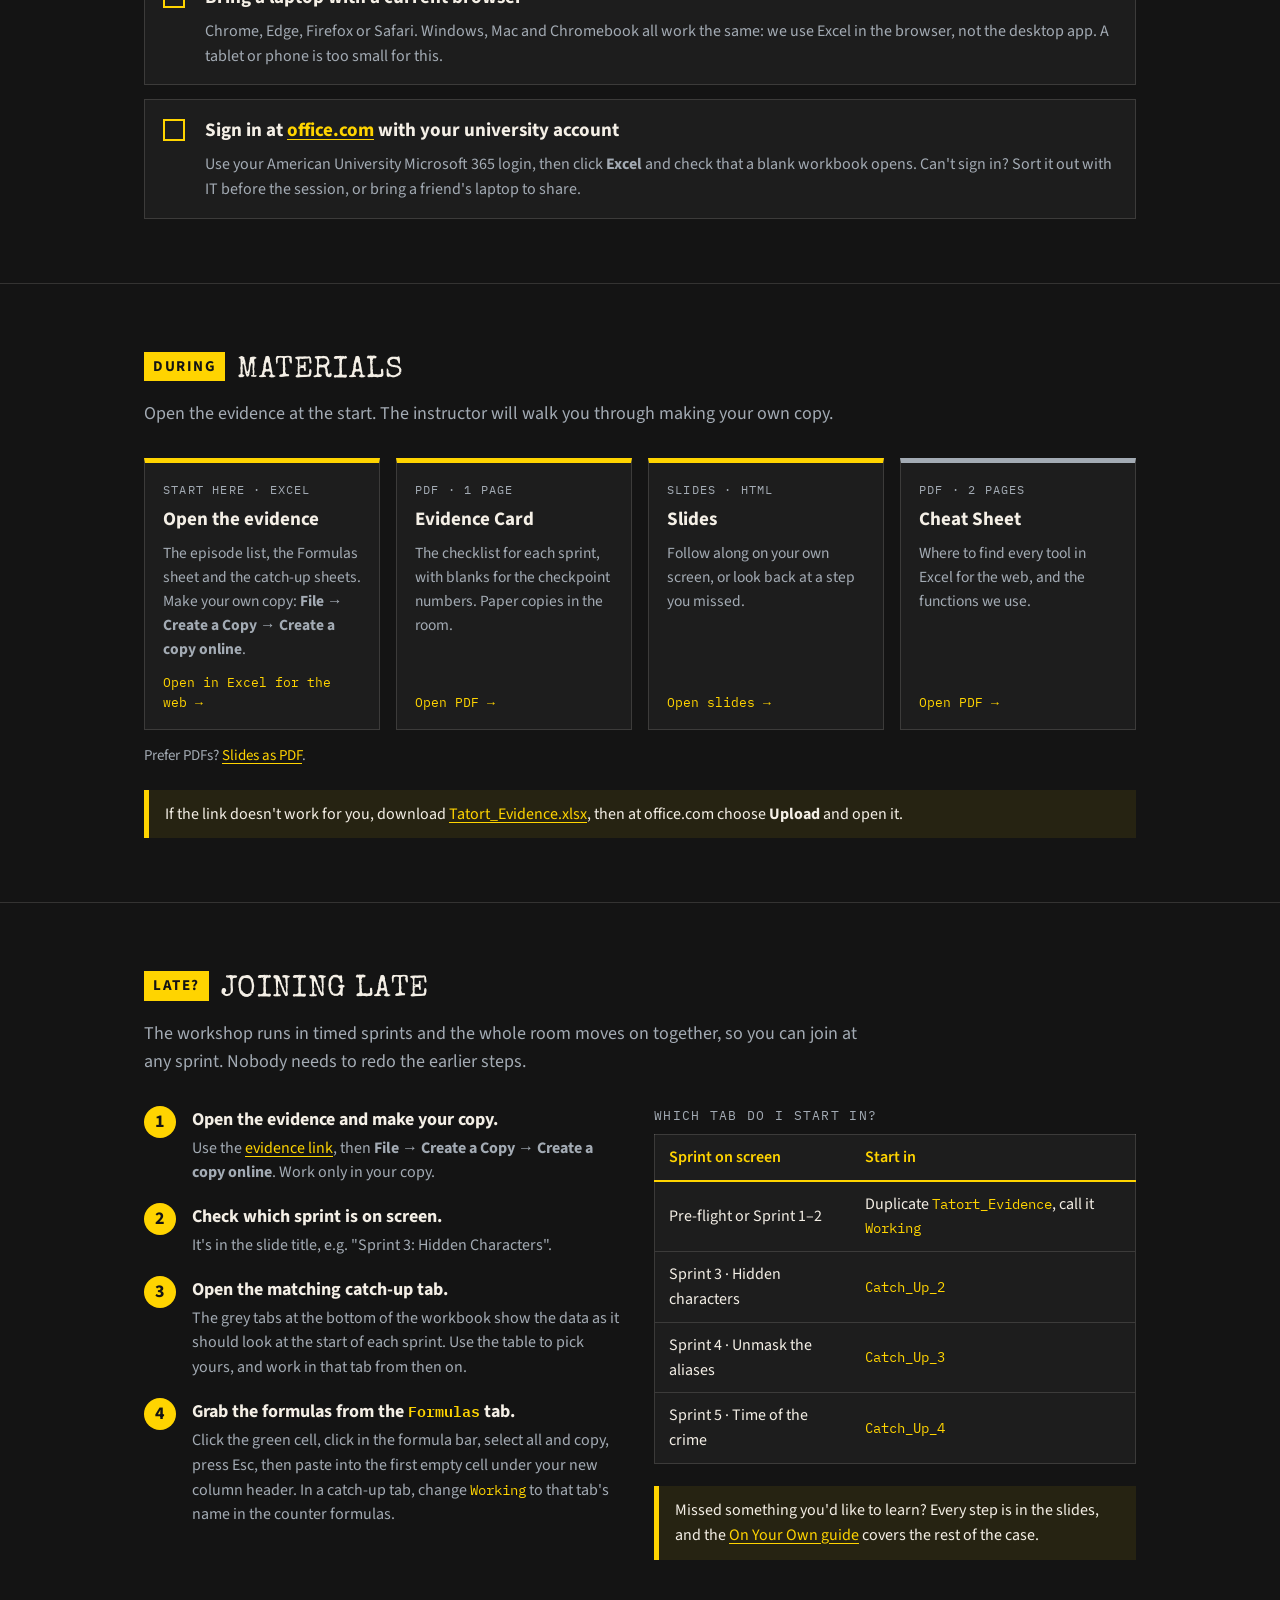
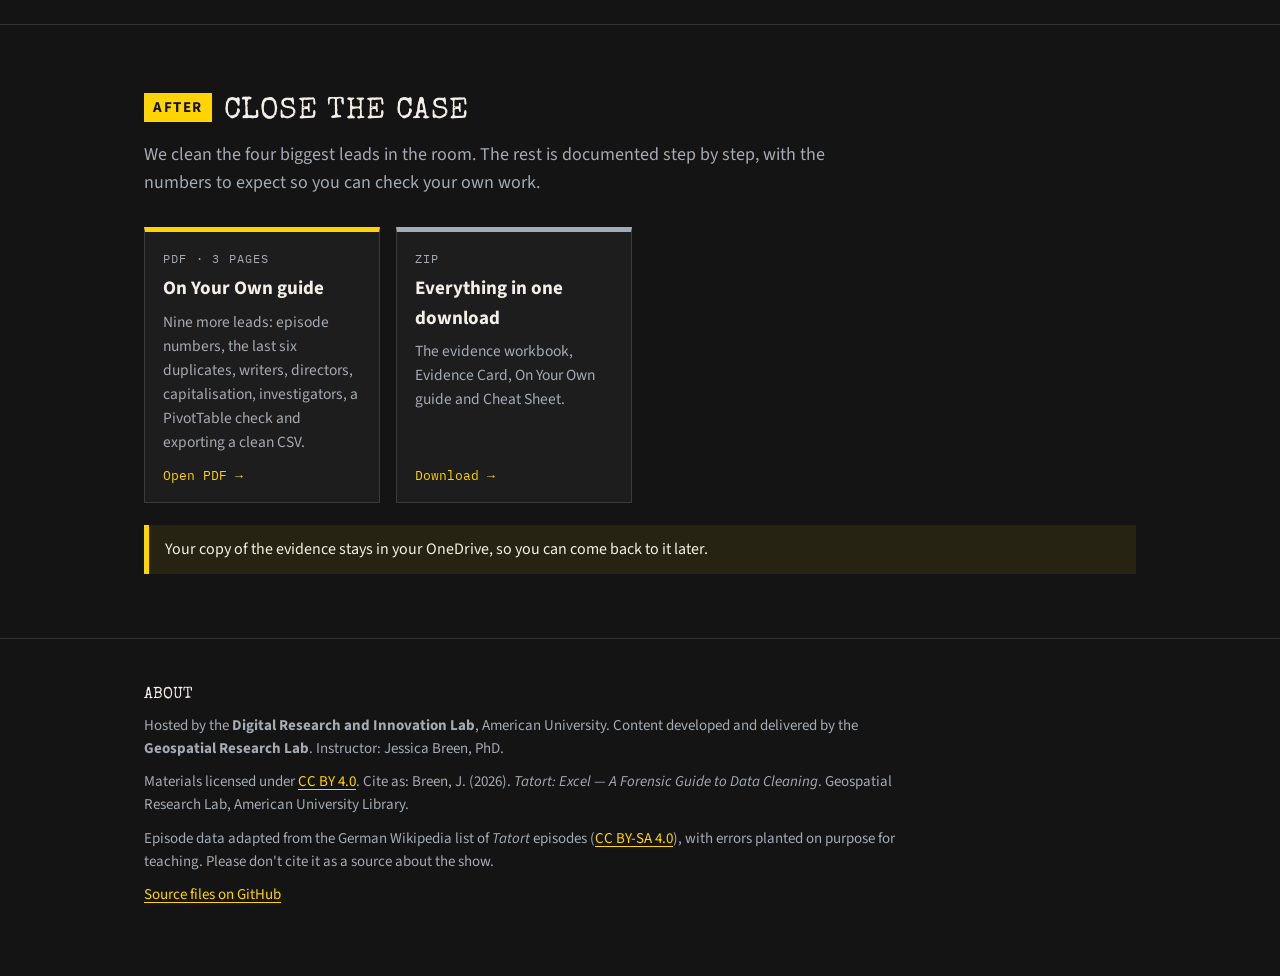
==== commit aec547d7: "Landing page: add session details; hold off on R workshop and More workshops links Co-Authored-By: C" ====
--- a/index.html
+++ b/index.html
@@ -101,7 +101,7 @@
 
 /* footer */
 footer { padding: 44px 0 60px; color: var(--steel); font-size: 15px; }
-footer .cols { display: grid; grid-template-columns: 2fr 1fr; gap: 28px; }
+footer .cols > div { max-width: 760px; }
 footer h3 { color: var(--paper); font-family: var(--type); font-weight: 400; text-transform: uppercase; font-size: 16px; }
 footer p { margin: 0 0 10px; }
 
@@ -245,12 +245,6 @@
         <span class="d">The evidence workbook, Evidence Card, On Your Own guide and Cheat Sheet.</span>
         <span class="go">Download →</span>
       </a>
-      <a class="card alt" href="https://github.com/GeospatialResearchLab/workshop-data-cleaning-GenAI-R-2025">
-        <span class="tag">Next step</span>
-        <span class="t">Automate it in R</span>
-        <span class="d">The companion workshop cleans the same Tatort data in R with help from AI.</span>
-        <span class="go">View workshop →</span>
-      </a>
     </div>
     <p class="note">Your copy of the evidence stays in your OneDrive, so you can come back to it later.</p>
   </div>
@@ -264,11 +258,6 @@
       <p>Hosted by the <strong>Digital Research and Innovation Lab</strong>, American University. Content developed and delivered by the <strong>Geospatial Research Lab</strong>. Instructor: Jessica Breen, PhD.</p>
       <p>Materials licensed under <a href="https://creativecommons.org/licenses/by/4.0/">CC BY 4.0</a>. Cite as: Breen, J. (2026). <em>Tatort: Excel — A Forensic Guide to Data Cleaning</em>. Geospatial Research Lab, American University Library.</p>
       <p>Episode data adapted from the German Wikipedia list of <em>Tatort</em> episodes (<a href="https://creativecommons.org/licenses/by-sa/4.0/">CC BY-SA 4.0</a>), with errors planted on purpose for teaching. Please don't cite it as a source about the show.</p>
-    </div>
-    <div>
-      <h3>More workshops</h3>
-      <p><a href="https://github.com/GeospatialResearchLab/workshop-data-cleaning-excel-2025">Spark Joy in Your Data</a> (Excel)</p>
-      <p><a href="https://github.com/GeospatialResearchLab/workshop-data-cleaning-GenAI-R-2025">AI-Assisted Data Cleaning</a> (R)</p>
       <p><a href="https://github.com/GeospatialResearchLab/workshop-data-cleaning-excel-tatort-2026-sprints">Source files on GitHub</a></p>
     </div>
   </div>
@@ -282,9 +271,9 @@
    Leave a value as "" to show a "to be announced" message instead.
    ================================================================== */
 var WORKSHOP = {
-  when: "",          // e.g. "Thursday 29 October 2026 · 12:00–12:45"
-  where: "",         // e.g. "Bender Library, Room 115"
-  evidenceLink: ""   // e.g. "https://americanuniversity-my.sharepoint.com/:x:/g/…"
+  when: "Wednesday 28 October 2026 · 3:00–4:00pm",          // e.g. "Wednesday 28 October 2026 · 3:00–4:00 pm ET"
+  where: "Digital Research and Innovation Lab, Bender Library",         // e.g. "Digital Research and Innovation Lab, Bender Library"
+  evidenceLink: "https://bit.ly/4Bx688K"   // e.g. "https://bit.ly/4Bx688K"
 };
 
 (function () {
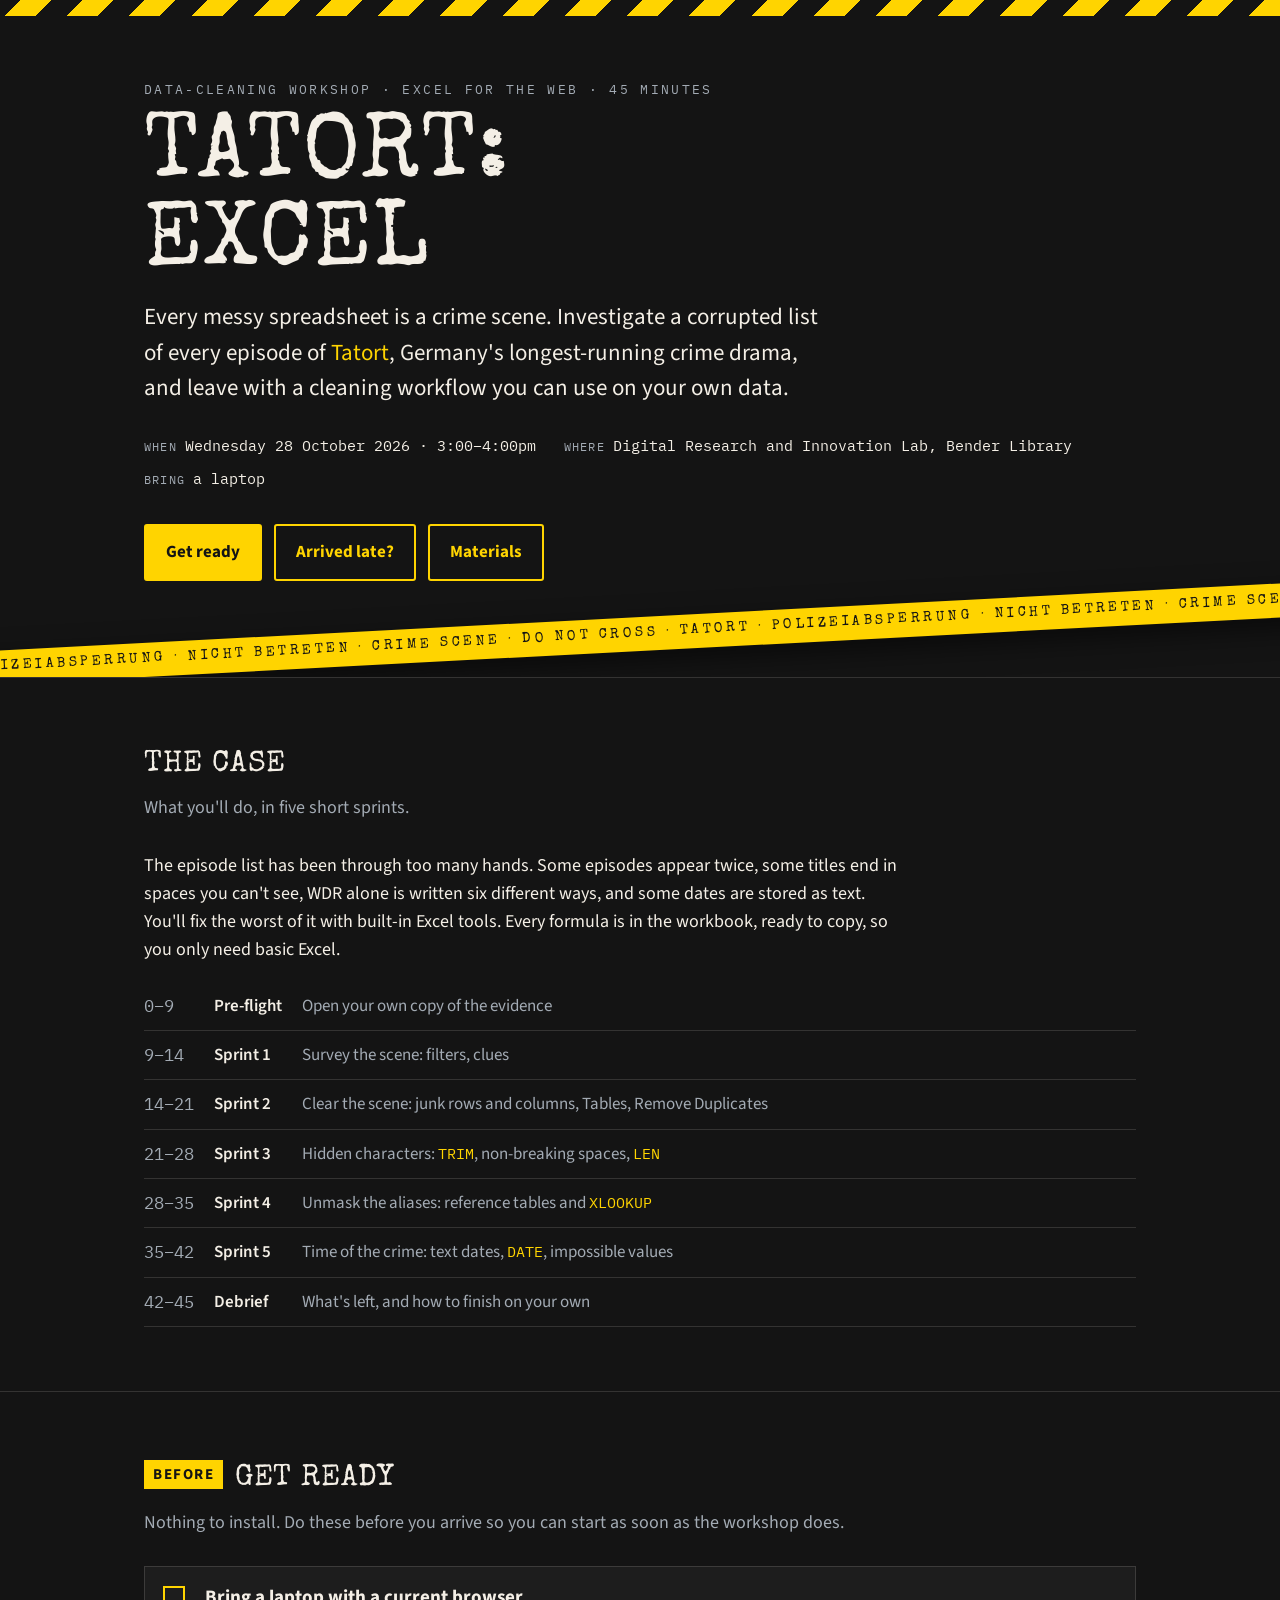
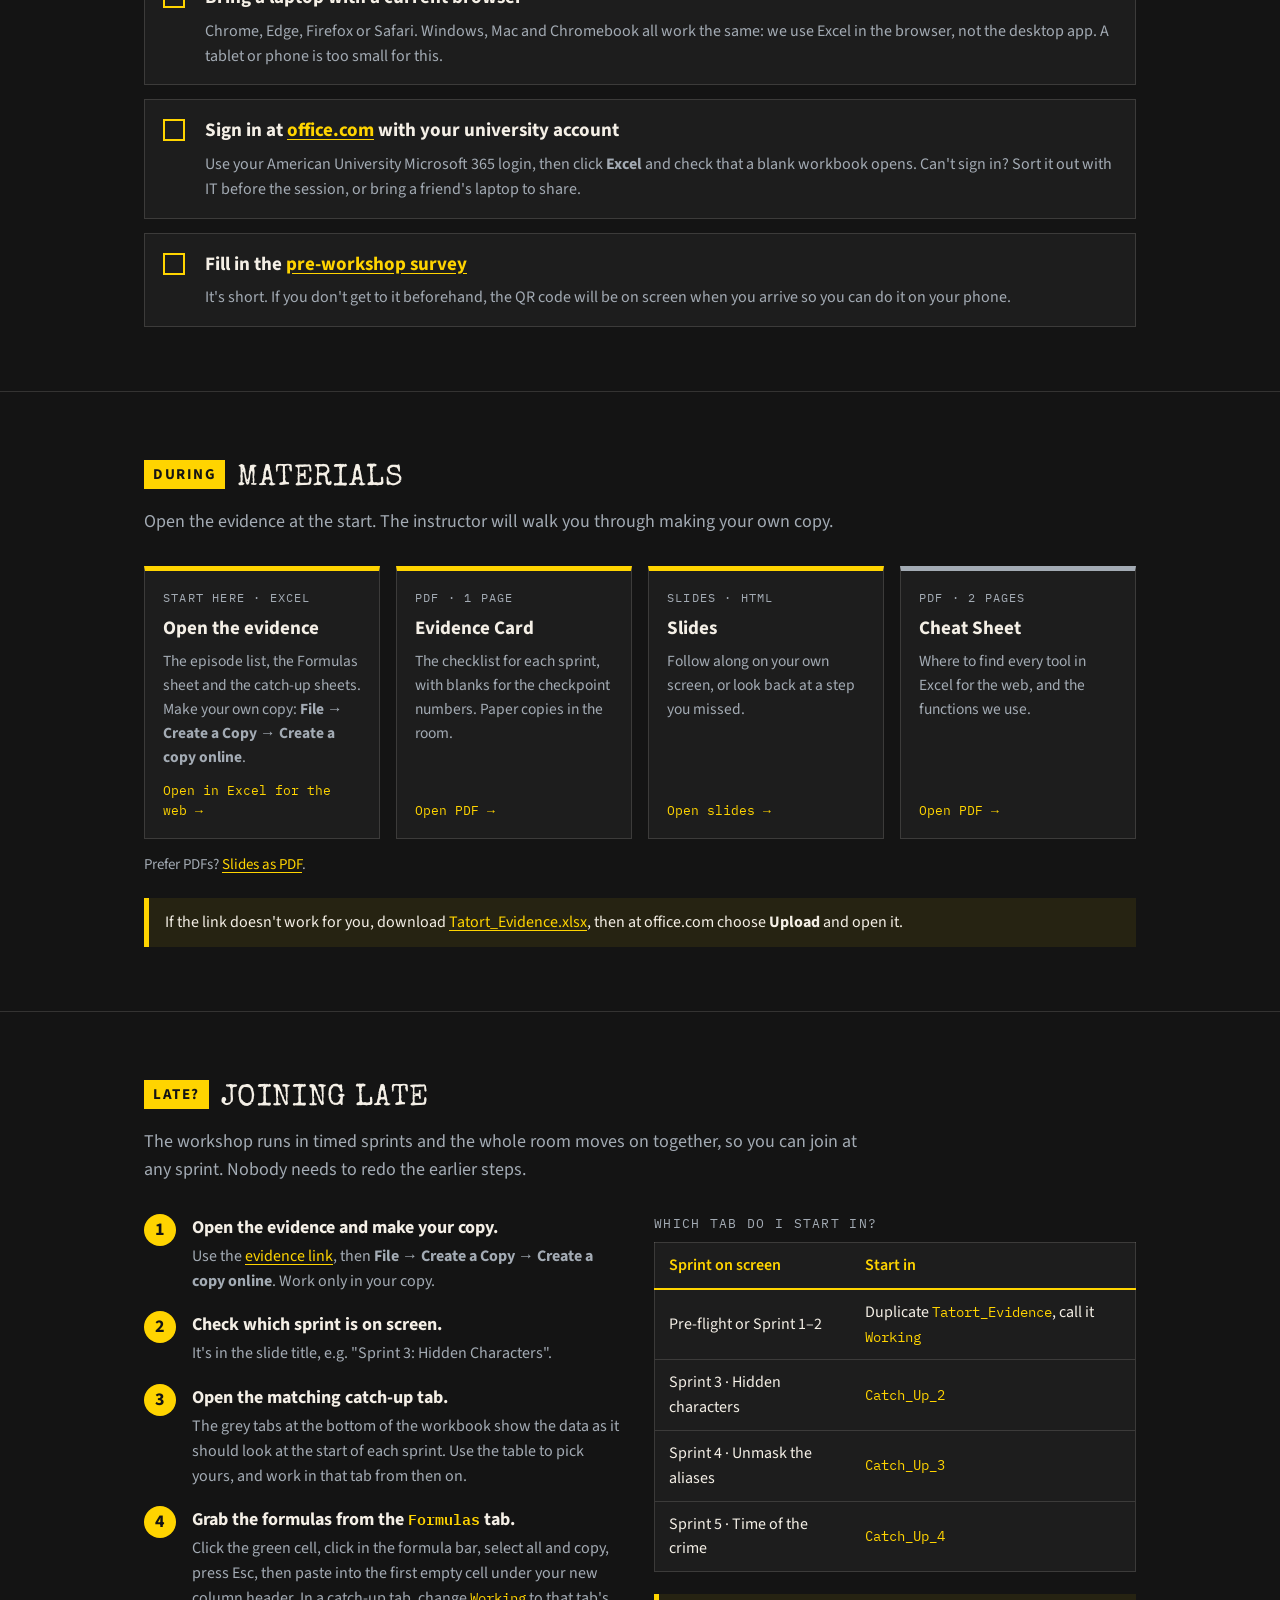
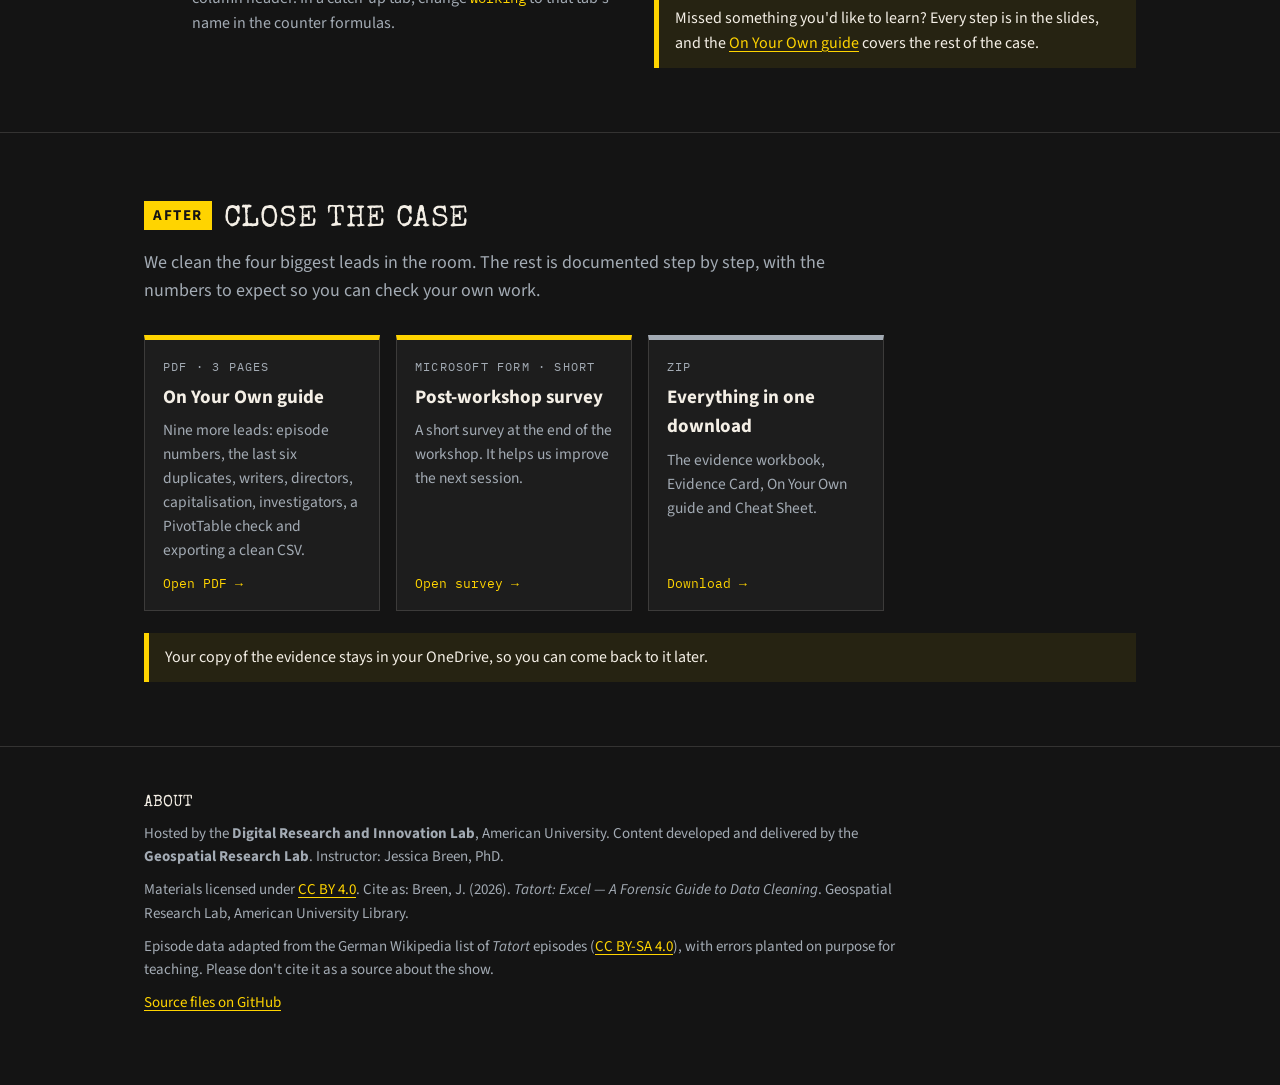
==== commit 0b758f2d: "Add pre/post-workshop survey QR codes: arrival slide, Before You Go slide, Evidence Card back, landi" ====
--- a/index.html
+++ b/index.html
@@ -163,6 +163,7 @@
     <ul class="checks">
       <li><span class="bx" aria-hidden="true"></span><div><h3>Bring a laptop with a current browser</h3><p>Chrome, Edge, Firefox or Safari. Windows, Mac and Chromebook all work the same: we use Excel in the browser, not the desktop app. A tablet or phone is too small for this.</p></div></li>
       <li><span class="bx" aria-hidden="true"></span><div><h3>Sign in at <a href="https://www.office.com" target="_blank" rel="noopener">office.com</a> with your university account</h3><p>Use your American University Microsoft 365 login, then click <strong>Excel</strong> and check that a blank workbook opens. Can't sign in? Sort it out with IT before the session, or bring a friend's laptop to share.</p></div></li>
+      <li><span class="bx" aria-hidden="true"></span><div><h3>Fill in the <a href="https://forms.cloud.microsoft/r/yXhf9PuJ0n" target="_blank" rel="noopener">pre-workshop survey</a></h3><p>It's short. If you don't get to it beforehand, the QR code will be on screen when you arrive so you can do it on your phone.</p></div></li>
     </ul>
   </div>
 </section>
@@ -238,6 +239,12 @@
         <span class="t">On Your Own guide</span>
         <span class="d">Nine more leads: episode numbers, the last six duplicates, writers, directors, capitalisation, investigators, a PivotTable check and exporting a clean CSV.</span>
         <span class="go">Open PDF →</span>
+      </a>
+      <a class="card" href="https://forms.cloud.microsoft/r/kHFPesD57m" target="_blank" rel="noopener">
+        <span class="tag">Microsoft Form · short</span>
+        <span class="t">Post-workshop survey</span>
+        <span class="d">A short survey at the end of the workshop. It helps us improve the next session.</span>
+        <span class="go">Open survey →</span>
       </a>
       <a class="card alt" href="documents/workshop_materials.zip">
         <span class="tag">ZIP</span>
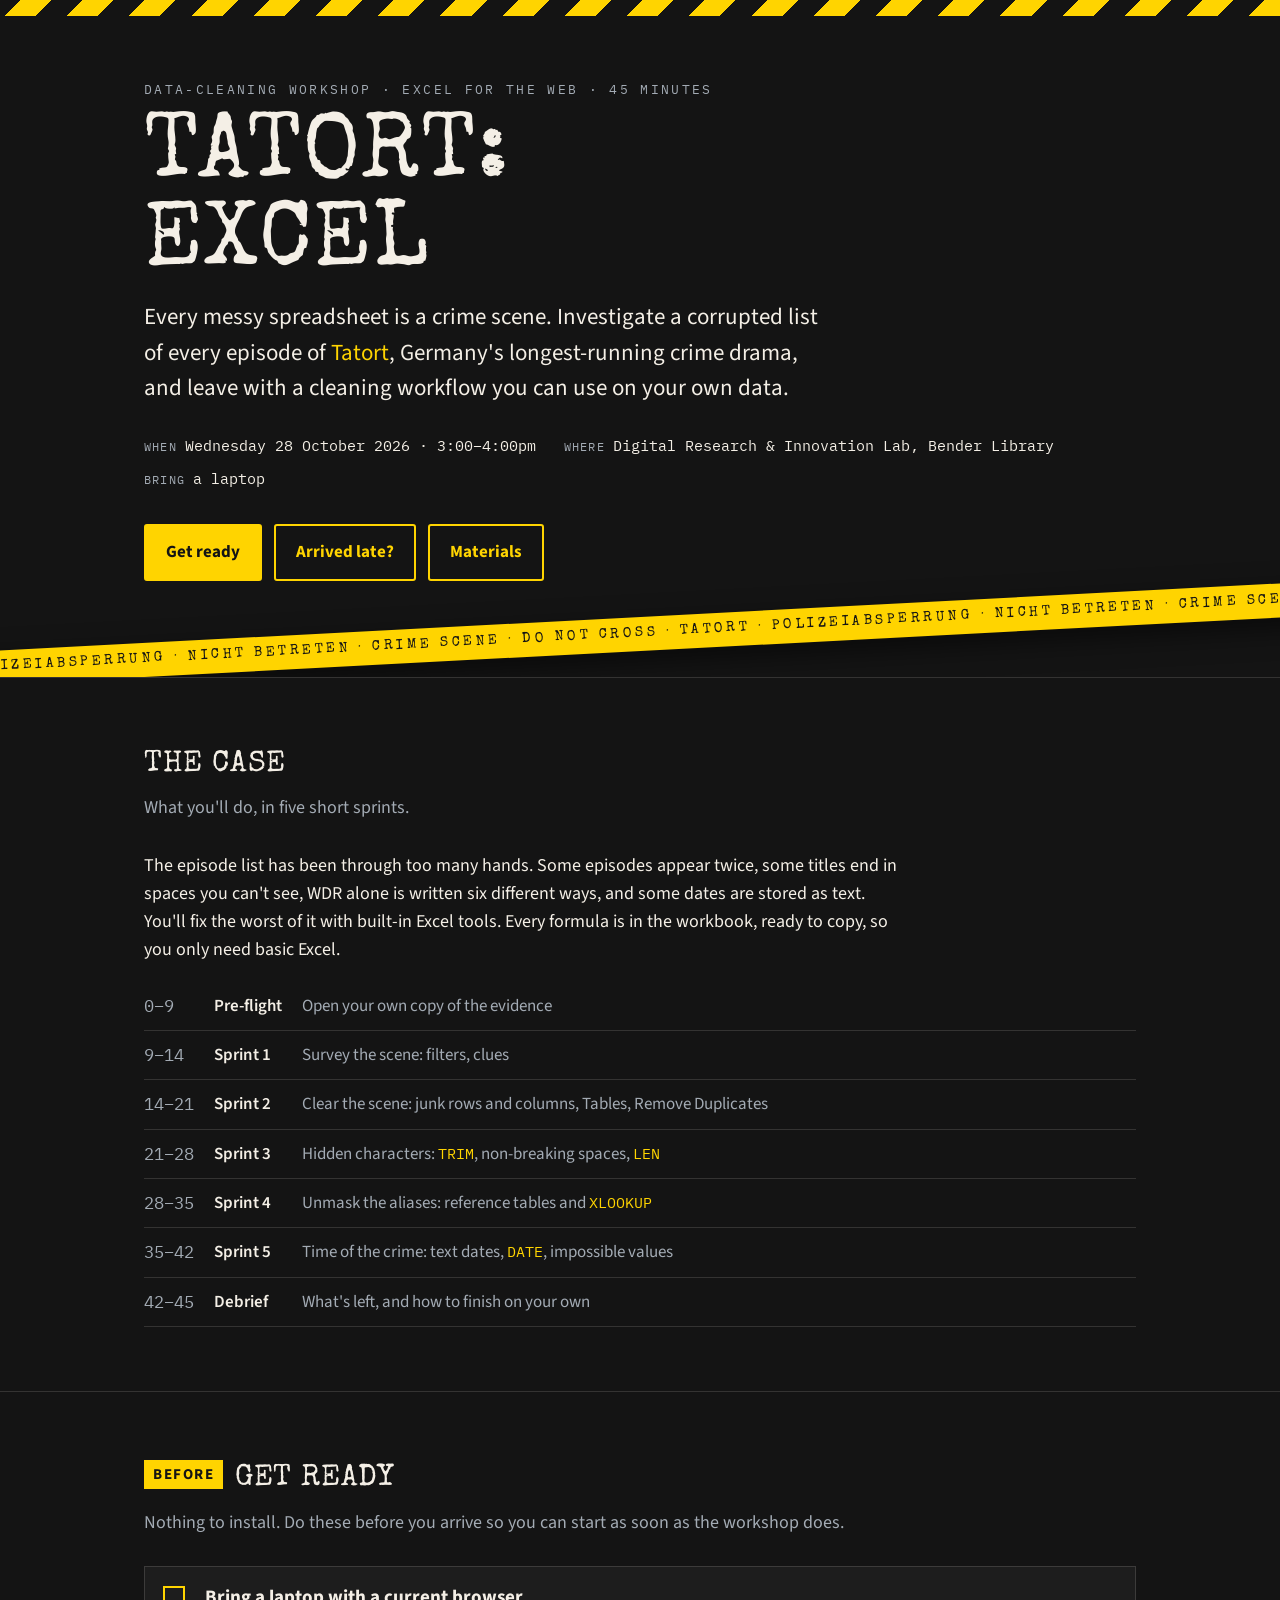
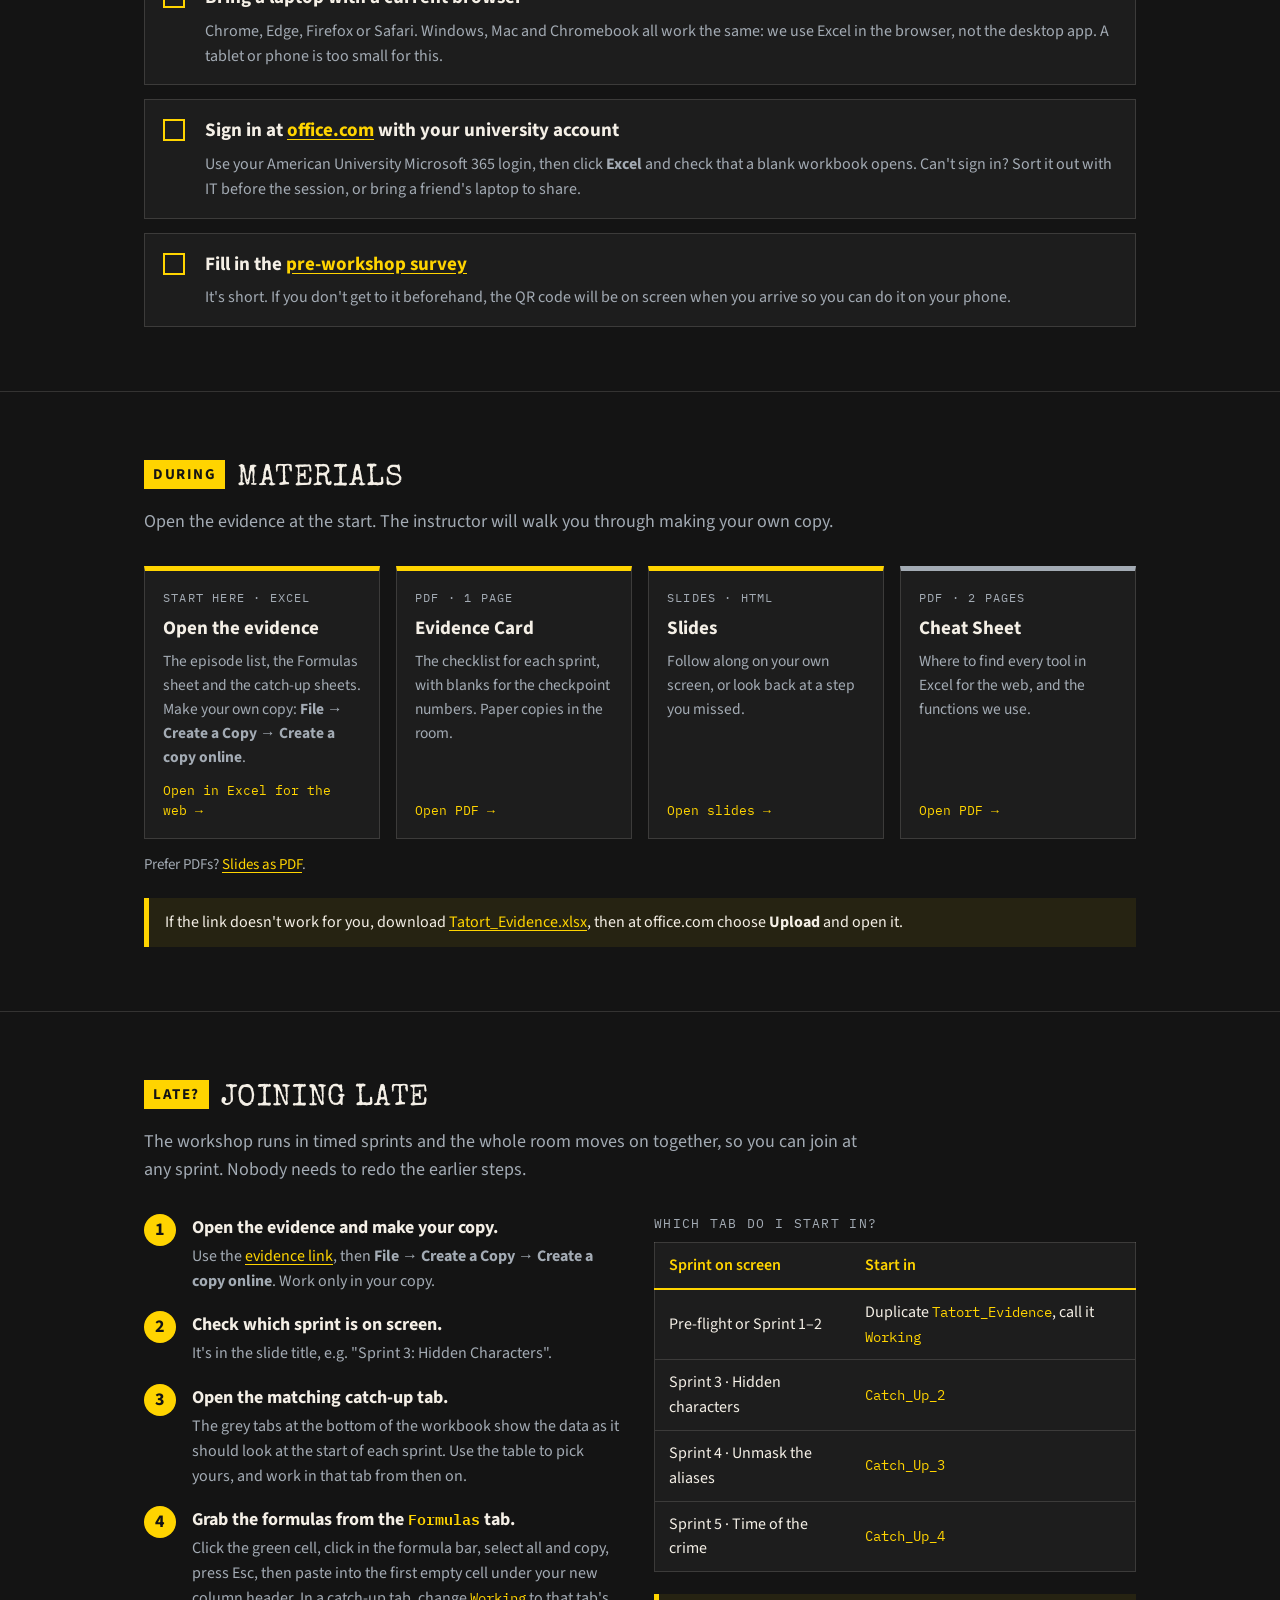
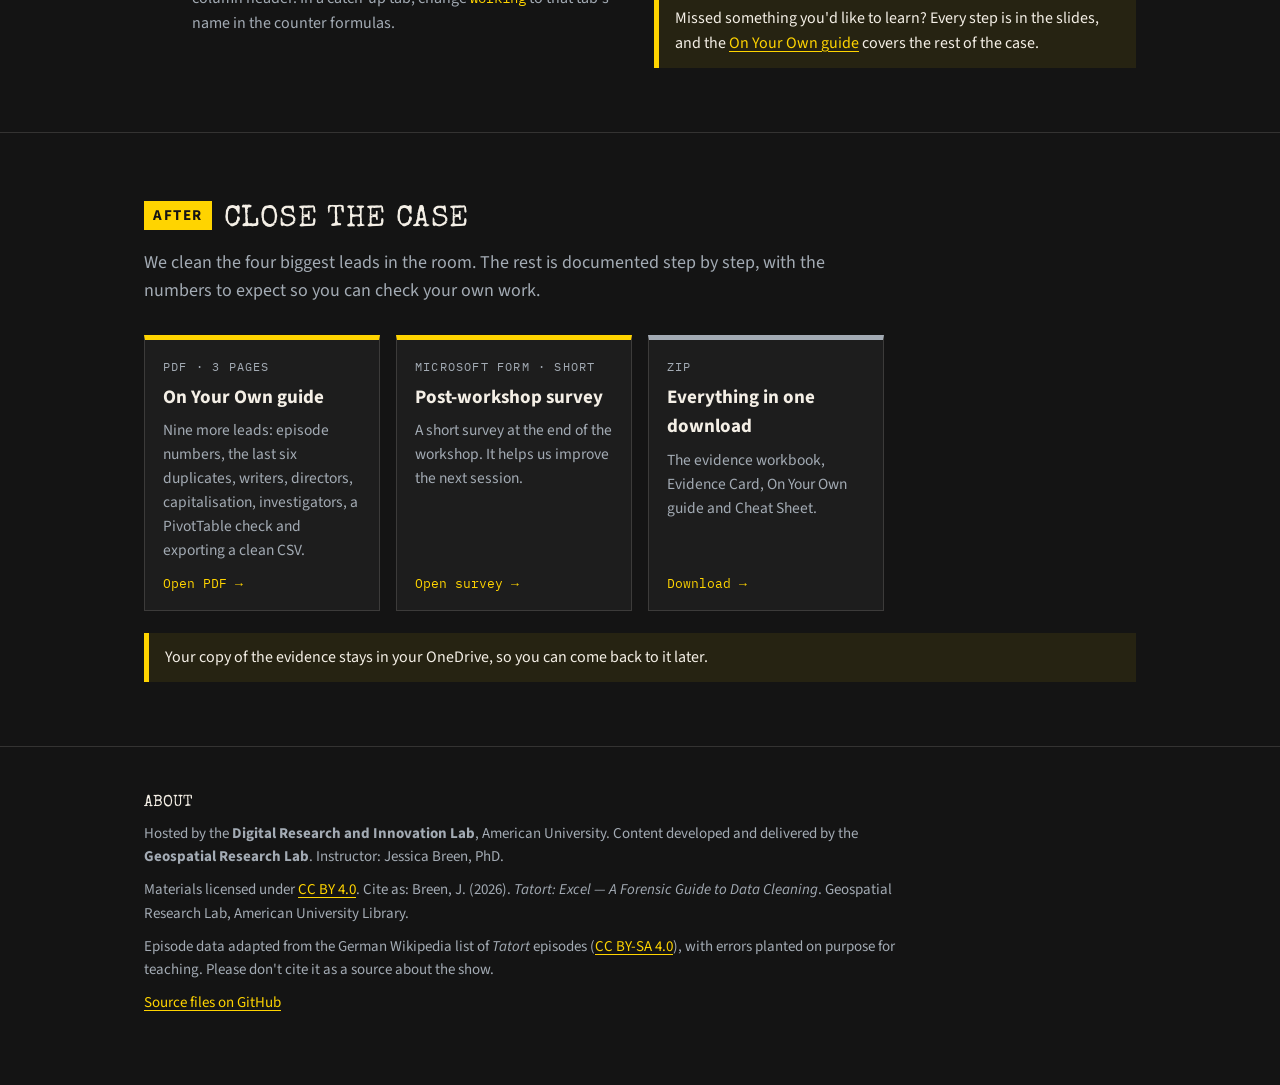
==== commit 78147d06: "name styling" ====
--- a/index.html
+++ b/index.html
@@ -265,7 +265,7 @@
       <p>Hosted by the <strong>Digital Research and Innovation Lab</strong>, American University. Content developed and delivered by the <strong>Geospatial Research Lab</strong>. Instructor: Jessica Breen, PhD.</p>
       <p>Materials licensed under <a href="https://creativecommons.org/licenses/by/4.0/">CC BY 4.0</a>. Cite as: Breen, J. (2026). <em>Tatort: Excel — A Forensic Guide to Data Cleaning</em>. Geospatial Research Lab, American University Library.</p>
       <p>Episode data adapted from the German Wikipedia list of <em>Tatort</em> episodes (<a href="https://creativecommons.org/licenses/by-sa/4.0/">CC BY-SA 4.0</a>), with errors planted on purpose for teaching. Please don't cite it as a source about the show.</p>
-      <p><a href="https://github.com/GeospatialResearchLab/workshop-data-cleaning-excel-tatort-2026-sprints">Source files on GitHub</a></p>
+      <p><a href="https://github.com/GeospatialResearchLab/workshop-data-cleaning-tatort-2026">Source files on GitHub</a></p>
     </div>
   </div>
 </footer>
@@ -279,7 +279,7 @@
    ================================================================== */
 var WORKSHOP = {
   when: "Wednesday 28 October 2026 · 3:00–4:00pm",          // e.g. "Wednesday 28 October 2026 · 3:00–4:00 pm ET"
-  where: "Digital Research and Innovation Lab, Bender Library",         // e.g. "Digital Research and Innovation Lab, Bender Library"
+  where: "Digital Research & Innovation Lab, Bender Library",         // e.g. "Digital Research and Innovation Lab, Bender Library"
   evidenceLink: "https://bit.ly/4Bx688K"   // e.g. "https://bit.ly/4Bx688K"
 };
 
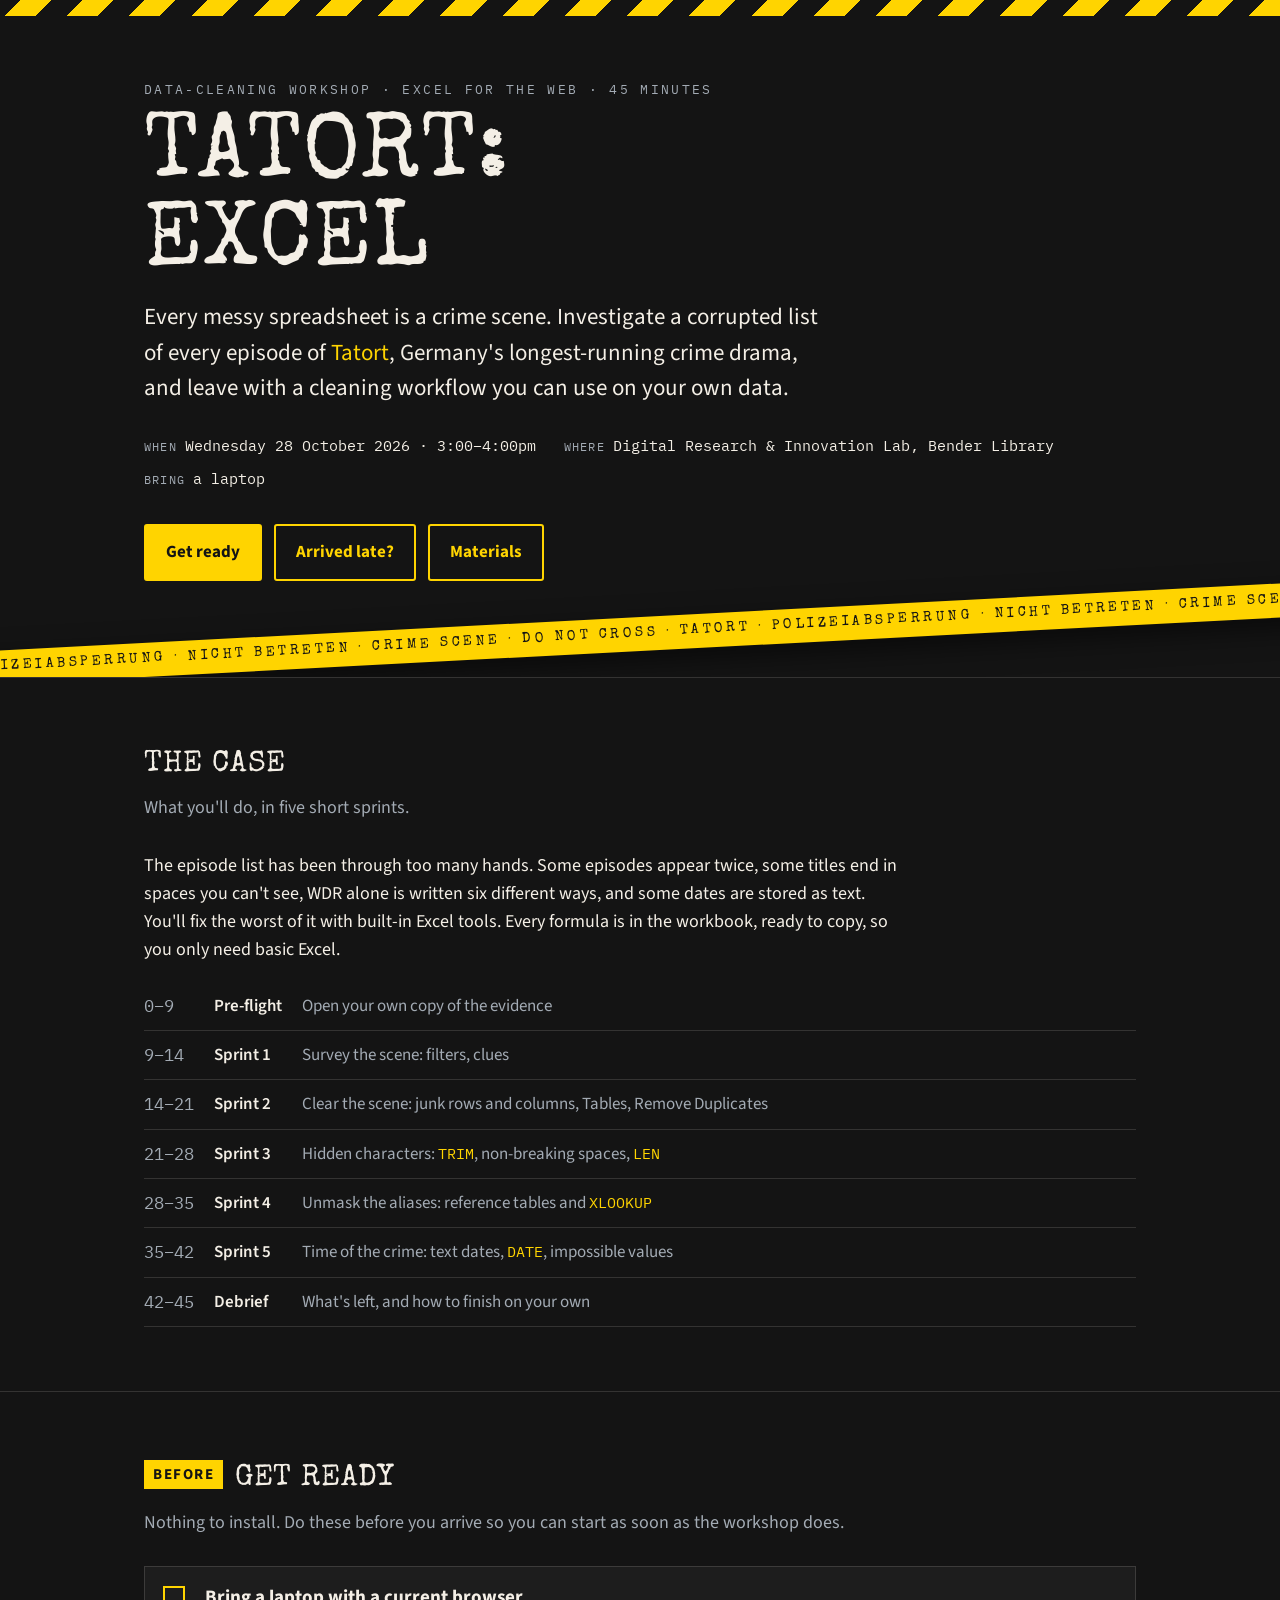
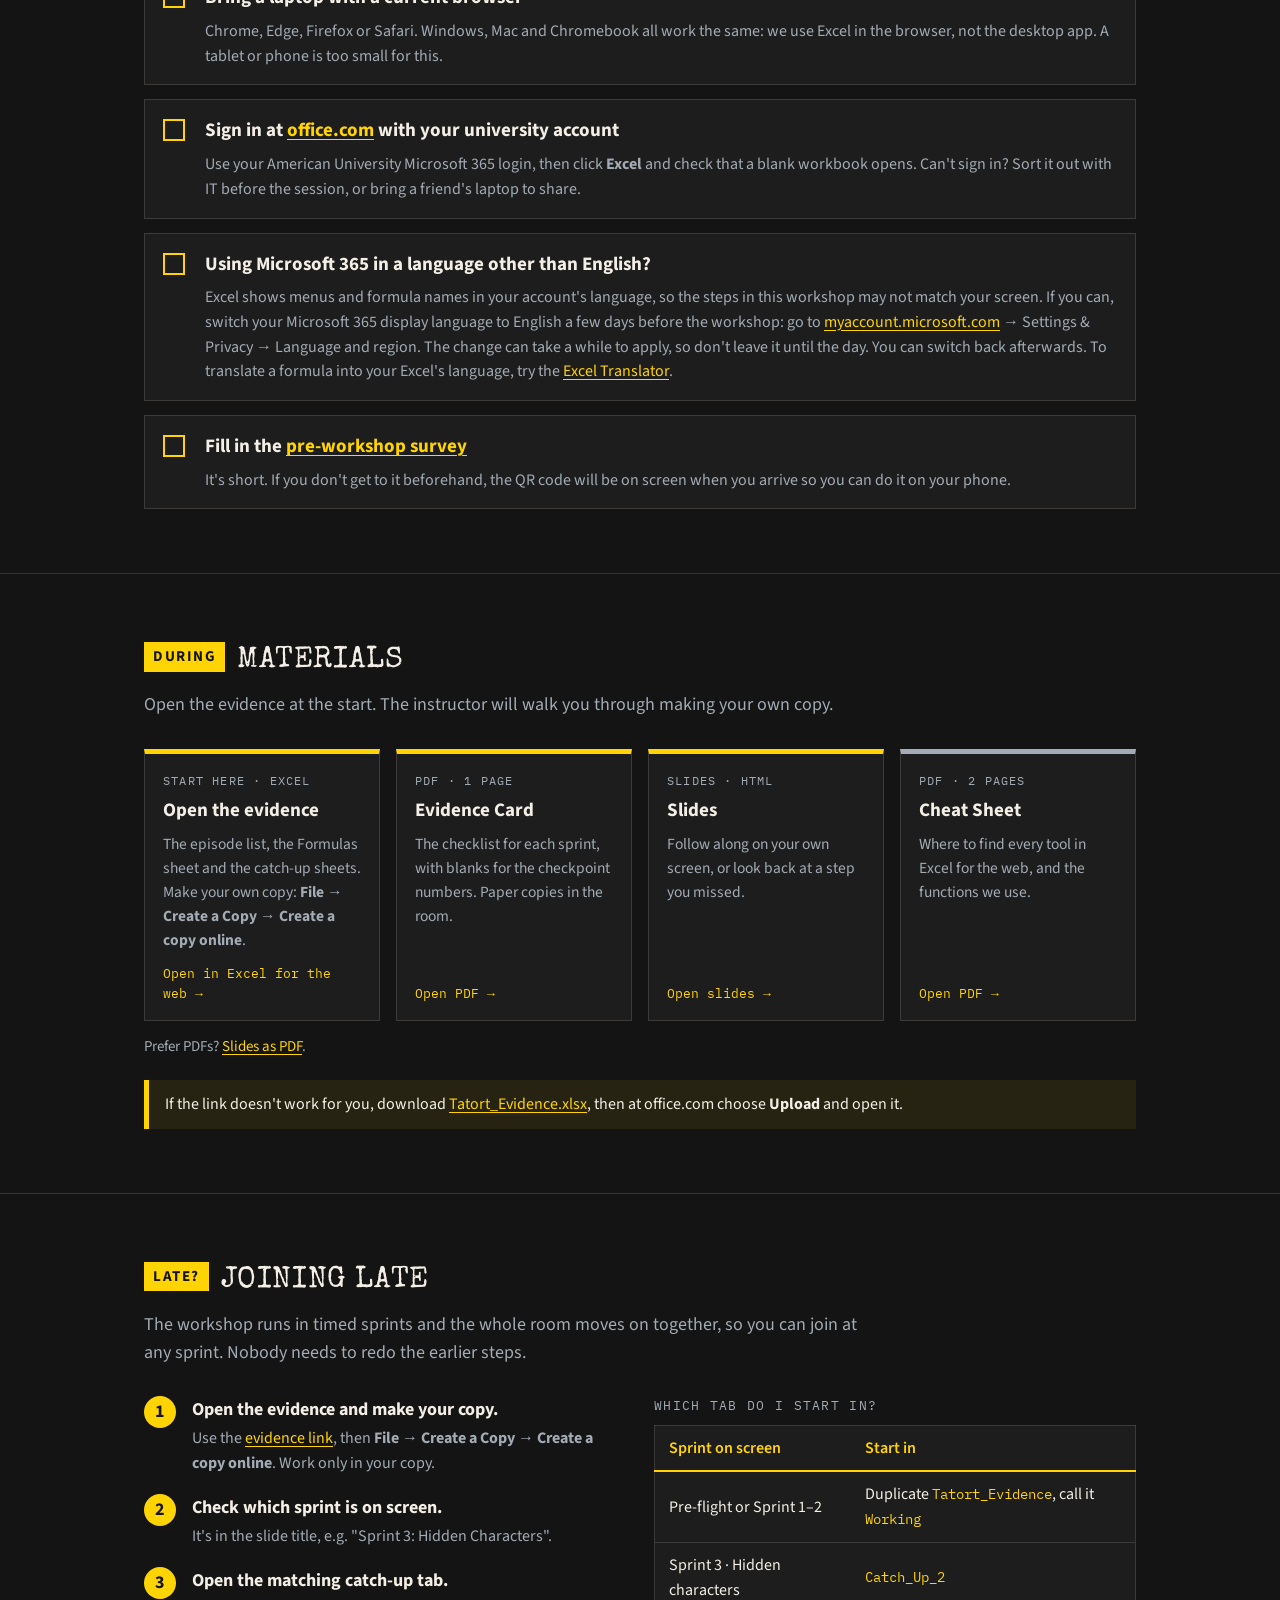
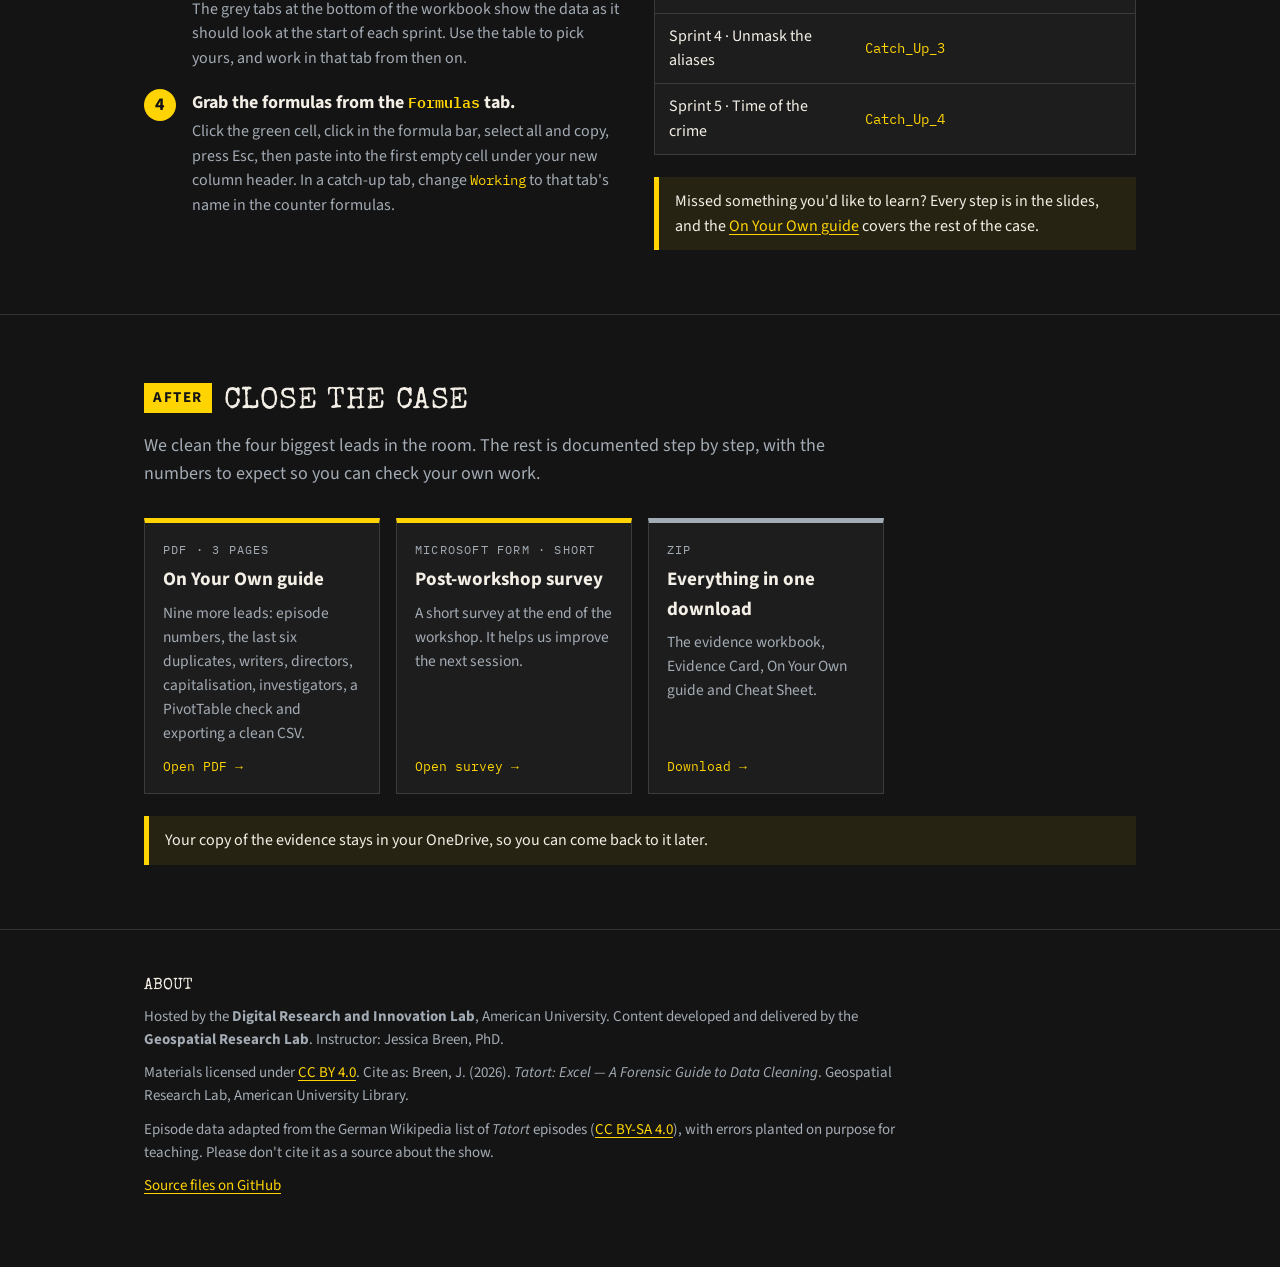
==== commit 4edc2f5e: "Flag non-English Microsoft 365 accounts; link the Excel Translator; fix German_language links Co-Aut" ====
--- a/index.html
+++ b/index.html
@@ -163,6 +163,7 @@
     <ul class="checks">
       <li><span class="bx" aria-hidden="true"></span><div><h3>Bring a laptop with a current browser</h3><p>Chrome, Edge, Firefox or Safari. Windows, Mac and Chromebook all work the same: we use Excel in the browser, not the desktop app. A tablet or phone is too small for this.</p></div></li>
       <li><span class="bx" aria-hidden="true"></span><div><h3>Sign in at <a href="https://www.office.com" target="_blank" rel="noopener">office.com</a> with your university account</h3><p>Use your American University Microsoft 365 login, then click <strong>Excel</strong> and check that a blank workbook opens. Can't sign in? Sort it out with IT before the session, or bring a friend's laptop to share.</p></div></li>
+      <li><span class="bx" aria-hidden="true"></span><div><h3>Using Microsoft 365 in a language other than English?</h3><p>Excel shows menus and formula names in your account's language, so the steps in this workshop may not match your screen. If you can, switch your Microsoft 365 display language to English a few days before the workshop: go to <a href="https://myaccount.microsoft.com" target="_blank" rel="noopener">myaccount.microsoft.com</a> → Settings &amp; Privacy → Language and region. The change can take a while to apply, so don't leave it until the day. You can switch back afterwards. To translate a formula into your Excel's language, try the <a href="https://en.excel-translator.de/translator/" target="_blank" rel="noopener">Excel Translator</a>.</p></div></li>
       <li><span class="bx" aria-hidden="true"></span><div><h3>Fill in the <a href="https://forms.cloud.microsoft/r/yXhf9PuJ0n" target="_blank" rel="noopener">pre-workshop survey</a></h3><p>It's short. If you don't get to it beforehand, the QR code will be on screen when you arrive so you can do it on your phone.</p></div></li>
     </ul>
   </div>
